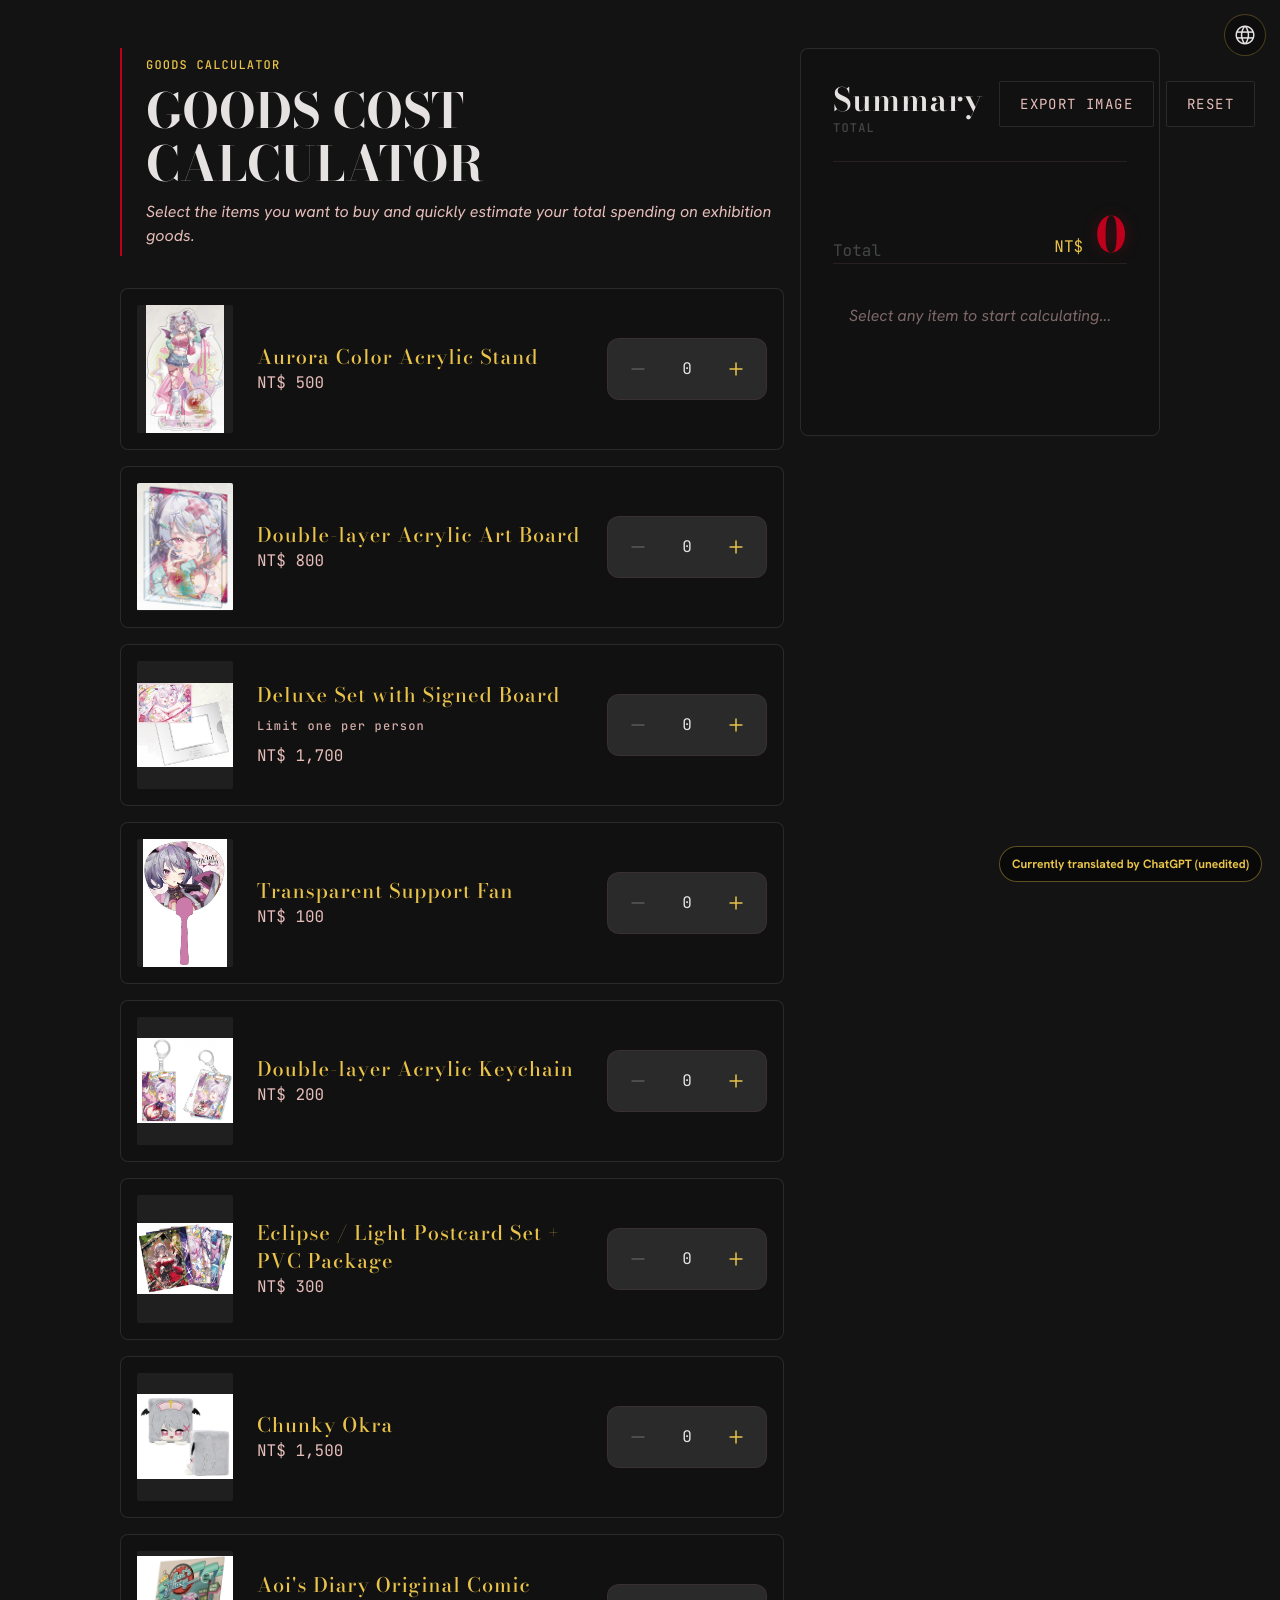
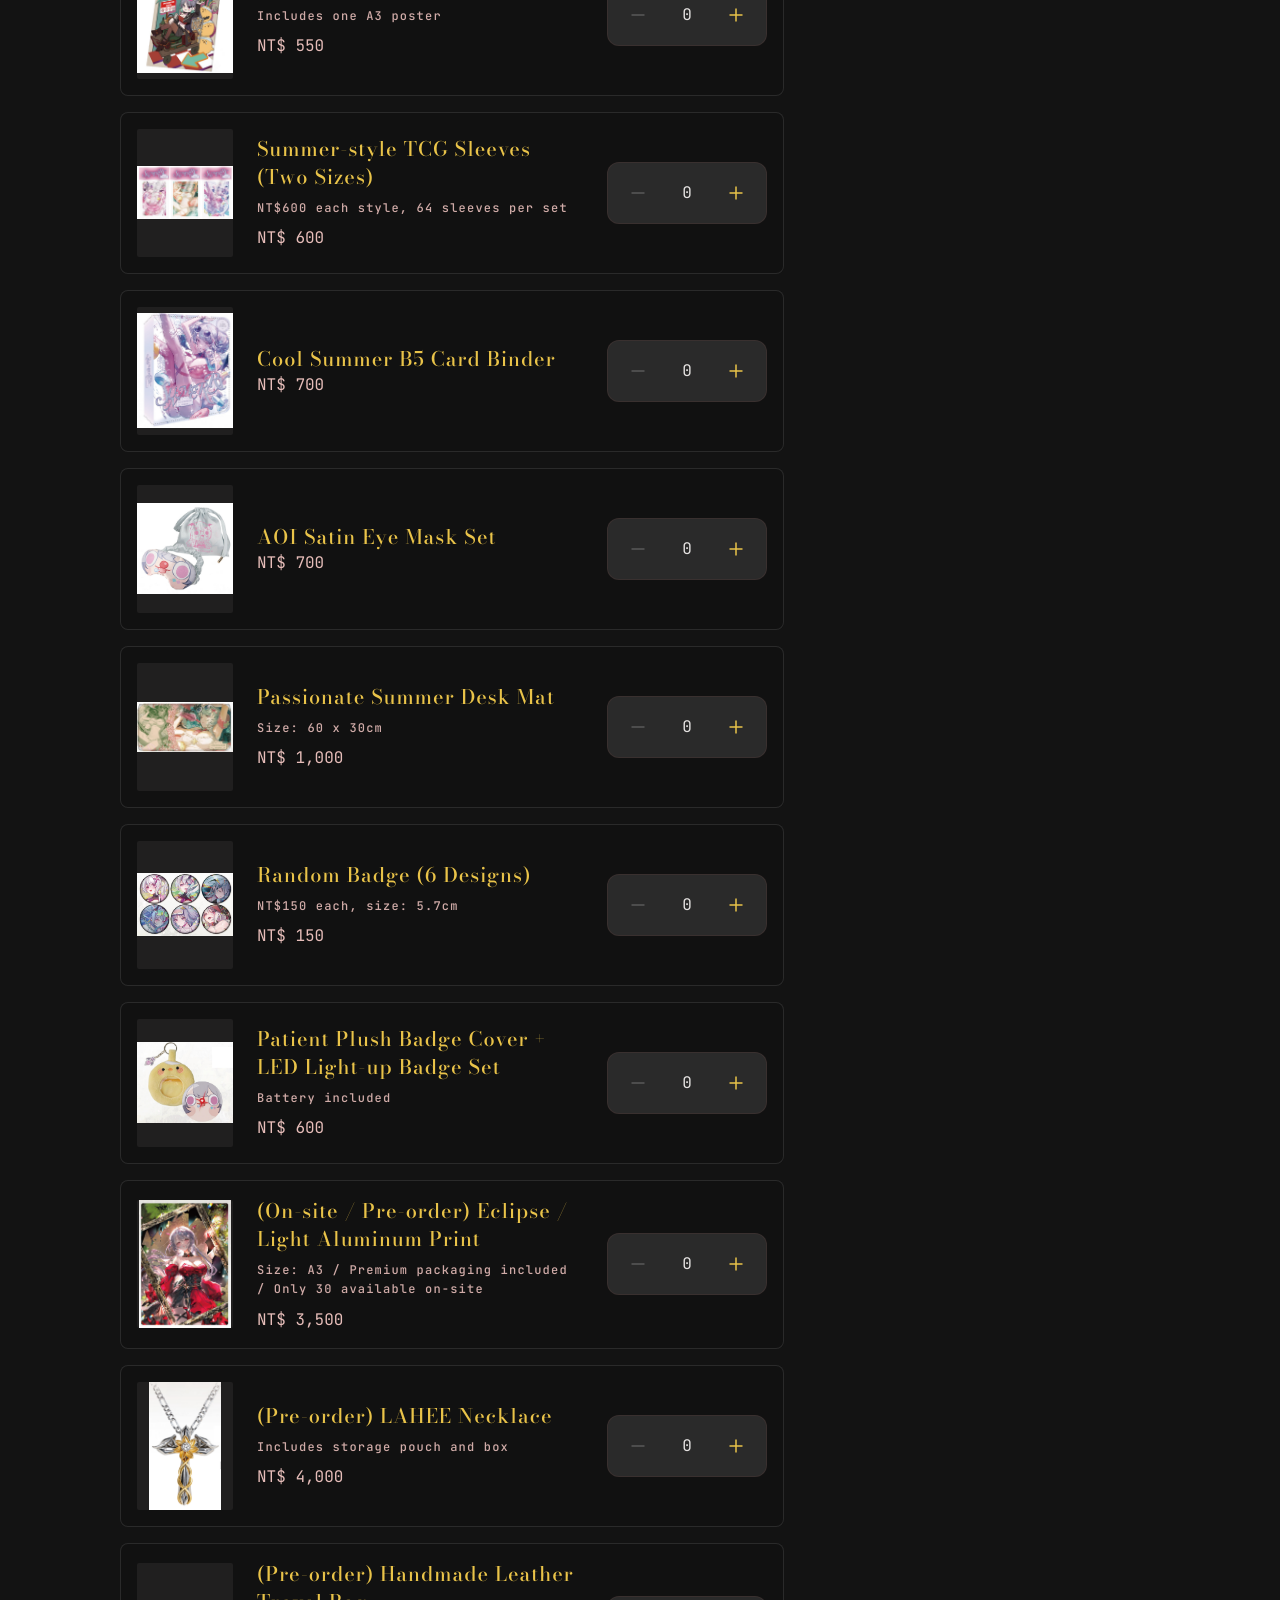
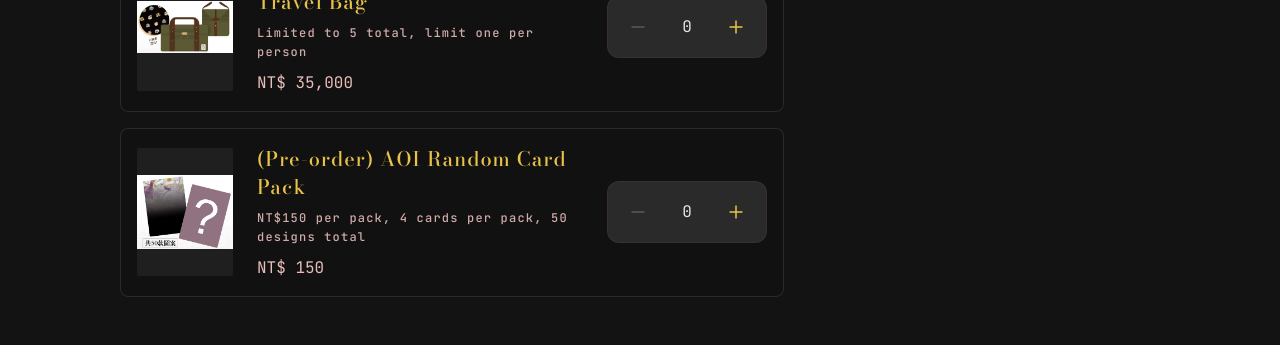
==== goods-calculator.html @ db7c9db8 "fix: multi-lang system display" ====
<!doctype html>
<html class="dark" lang="zh-Hant">
  <head>
    <meta charset="utf-8" />
    <meta content="width=device-width, initial-scale=1.0" name="viewport" />
    <link
      href="https://fonts.googleapis.com/css2?family=Bodoni+Moda:ital,wght@0,400..900;1,400..900&amp;family=Hanken+Grotesk:wght@100..900&amp;family=JetBrains+Mono:wght@100..800&amp;family=Noto+Sans+TC:wght@400;500;600;700;800&amp;family=Noto+Serif+TC:wght@500;600;700;800&amp;family=Material+Symbols+Outlined:wght,FILL@100..700,0..1&amp;display=swap"
      rel="stylesheet"
    />
    <link rel="stylesheet" href="css/tailwind.css?v=20260529-15" />
    <link rel="stylesheet" href="css/theme.css?v=20260529-15" />
    <link rel="stylesheet" href="css/site.css?v=20260530-07" />
  </head>
  <body
    class="bg-background text-on-background font-body-md overflow-x-hidden min-h-screen"
  >
    <main
      class="max-w-container-max mx-auto px-margin-mobile md:px-margin-desktop py-8 md:py-12 pb-80 lg:pb-12 grid grid-cols-1 lg:grid-cols-[minmax(0,1fr)_360px] gap-6 md:gap-gutter"
    >
      <section class="space-y-6 md:space-y-8">
        <div class="border-l-2 border-primary-container pl-5 md:pl-6 py-2">
          <p
            class="text-label-sm font-label-sm text-secondary tracking-[0.28em] uppercase mb-3"
          >
            GOODS CALCULATOR
          </p>
          <h1
            class="font-display-lg text-headline-lg-mobile md:text-display-lg uppercase"
          >
            周邊商品金額試算
          </h1>
          <p
            class="text-on-surface-variant font-body-md md:font-body-lg italic mt-2"
          >
            選擇想購入的品項，快速估算展場周邊總金額。
          </p>
        </div>

        <div class="space-y-4" id="goods-list"></div>
      </section>

      <aside class="hidden lg:block">
        <div
          class="glass-panel p-8 sticky top-8 rounded-xl border-outline-variant/50"
        >
          <div
            class="border-b border-outline-variant/30 pb-6 mb-6 flex items-start justify-between gap-4"
          >
            <div>
              <h2
                class="font-display-lg text-headline-lg text-on-surface tracking-wide"
              >
                總覽
              </h2>
              <p
                class="text-label-sm font-label-sm text-on-tertiary-fixed-variant uppercase"
              >
                估算
              </p>
            </div>
            <div class="flex items-center gap-3 shrink-0">
              <button
                class="calculator-export py-3 px-5 glass-panel text-on-surface-variant hover:text-secondary hover:border-secondary transition-all font-label-sm uppercase tracking-widest text-sm rounded"
                type="button"
              >
                輸出圖片
              </button>
              <button
                class="calculator-reset py-3 px-5 glass-panel text-on-surface-variant hover:text-secondary hover:border-secondary transition-all font-label-sm uppercase tracking-widest text-sm rounded"
                type="button"
              >
                重置
              </button>
            </div>
          </div>
          <div class="pt-6">
            <div class="flex justify-between items-end">
              <span class="font-label-sm text-on-tertiary-fixed-variant"
                >總金額</span
              >
              <div class="text-right">
                <span class="text-secondary font-label-sm mr-2">NT$</span>
                <span
                  class="text-primary-container font-display-lg text-display-lg total-amount"
                  >0</span
                >
              </div>
            </div>
          </div>
          <div
            class="pt-6 space-y-4 mb-10 min-h-[100px] border-t border-outline-variant/30"
            id="breakdown"
          >
            <p
              class="text-on-surface-variant font-body-md text-center py-4 opacity-50 italic"
            >
              選擇任一商品開始計算...
            </p>
          </div>
        </div>
      </aside>
    </main>

    <section
      class="lg:hidden fixed bottom-0 left-0 w-full z-50 glass-panel border-t border-outline-variant/20 px-margin-mobile py-4 flex flex-col gap-4"
    >
      <div class="flex justify-between items-baseline">
        <span
          class="font-label-sm text-label-sm text-on-surface-variant uppercase tracking-widest"
          >總金額</span
        >
        <div class="flex items-baseline gap-2">
          <span class="font-body-md text-body-md text-secondary">NT$</span>
          <span
            class="font-display-lg text-headline-lg text-secondary tabular-nums total-amount"
            >0</span
          >
        </div>
      </div>
      <div class="grid grid-cols-2 gap-3 h-14">
        <button
          class="calculator-reset font-label-sm text-label-sm uppercase tracking-widest border border-outline-variant text-on-surface-variant rounded-full active:bg-surface-variant transition-colors"
          type="button"
        >
          重置
        </button>
        <button
          class="calculator-export font-label-sm text-label-sm uppercase tracking-widest border border-secondary text-secondary rounded-full active:bg-surface-variant transition-colors"
          type="button"
        >
          導出圖片
        </button>
      </div>
    </section>

    <script src="js/i18n.js?v=20260530-09"></script>
    <script src="js/goods-calculator.js?v=20260530-02"></script>
  </body>
</html>
---- css/theme.css ----
:root {
    --color-on-tertiary-fixed-variant: #454747;
    --color-secondary: #e9c349;
    --color-surface-variant: #353534;
    --color-surface-container-low: #1c1b1b;
    --color-primary: #ffb3ad;
    --color-outline: #ac8885;
    --color-on-primary: #68000a;
    --color-surface-tint: #ffb3ad;
    --color-on-background: #e5e2e1;
    --color-primary-container: #be001c;
    --color-surface-container-high: #2a2a2a;
    --color-outline-variant: #5c3f3d;
    --color-on-secondary-container: #342800;
    --color-inverse-on-surface: #313030;
    --color-on-secondary-fixed: #241a00;
    --color-on-surface-variant: #e6bdb9;
    --color-surface-container-highest: #353534;
    --color-primary-fixed: #ffdad7;
    --color-surface-container: #201f1f;
    --color-inverse-primary: #bf021d;
    --color-primary-fixed-dim: #ffb3ad;
    --color-tertiary-fixed-dim: #c6c6c7;
    --color-secondary-fixed-dim: #e9c349;
    --color-error-container: #93000a;
    --color-on-surface: #e5e2e1;
    --color-on-tertiary: #2f3131;
    --color-background: #131313;
    --color-error: #ffb4ab;
    --color-secondary-container: #af8d11;
    --color-on-error-container: #ffdad6;
    --color-tertiary-container: #5c5e5e;
    --color-tertiary-fixed: #e2e2e2;
    --color-tertiary: #c6c6c7;
    --color-on-secondary-fixed-variant: #574500;
    --color-on-tertiary-container: #d7d7d8;
    --color-on-primary-fixed-variant: #930013;
    --color-surface-dim: #131313;
    --color-surface-bright: #3a3939;
    --color-surface-container-lowest: #0e0e0e;
    --color-on-tertiary-fixed: #1a1c1c;
    --color-surface: #131313;
    --color-inverse-surface: #e5e2e1;
    --color-secondary-fixed: #ffe088;
    --color-on-primary-fixed: #410004;
    --color-on-error: #690005;
    --color-on-primary-container: #ffcbc6;
    --color-on-secondary: #3c2f00;
}

.bg-background { background-color: var(--color-background); }
.bg-surface { background-color: var(--color-surface); }
.bg-surface\/80 { background-color: rgb(19 19 19 / 0.8); }
.bg-surface-container { background-color: var(--color-surface-container); }
.bg-surface-container-low { background-color: var(--color-surface-container-low); }
.bg-surface-container-lowest { background-color: var(--color-surface-container-lowest); }
.bg-surface-container-high { background-color: var(--color-surface-container-high); }
.bg-surface-container-highest { background-color: var(--color-surface-container-highest); }
.bg-surface-container-highest\/90 { background-color: rgb(53 53 52 / 0.9); }
.bg-surface-variant { background-color: var(--color-surface-variant); }
.bg-primary { background-color: var(--color-primary); }
.bg-primary-container { background-color: var(--color-primary-container); }
.bg-primary-container\/10 { background-color: rgb(190 0 28 / 0.1); }
.bg-primary-container\/90 { background-color: rgb(190 0 28 / 0.9); }
.bg-secondary { background-color: var(--color-secondary); }
.bg-secondary\/50 { background-color: rgb(233 195 73 / 0.5); }

.from-background { --tw-gradient-from: var(--color-background) var(--tw-gradient-from-position); --tw-gradient-to: rgb(19 19 19 / 0) var(--tw-gradient-to-position); --tw-gradient-stops: var(--tw-gradient-from), var(--tw-gradient-to); }
/*.from-background\/85 { --tw-gradient-from: rgb(19 19 19 / 0.85) var(--tw-gradient-from-position); --tw-gradient-to: rgb(19 19 19 / 0) var(--tw-gradient-to-position); --tw-gradient-stops: var(--tw-gradient-from), var(--tw-gradient-to); }*/
.via-background\/20 { --tw-gradient-to: rgb(19 19 19 / 0) var(--tw-gradient-to-position); --tw-gradient-stops: var(--tw-gradient-from), rgb(19 19 19 / 0.2) var(--tw-gradient-via-position), var(--tw-gradient-to); }
.to-background { --tw-gradient-to: var(--color-background) var(--tw-gradient-to-position); }

.text-background { color: var(--color-background); }
.text-on-background { color: var(--color-on-background); }
.text-surface { color: var(--color-surface); }
.text-on-surface { color: var(--color-on-surface); }
.text-on-surface-variant { color: var(--color-on-surface-variant); }
.text-on-tertiary-fixed-variant { color: var(--color-on-tertiary-fixed-variant); }
.text-primary { color: var(--color-primary); }
.text-primary-container { color: var(--color-primary-container); }
.text-secondary { color: var(--color-secondary); }
.text-outline { color: var(--color-outline); }
.text-on-primary { color: var(--color-on-primary); }
.text-on-primary-container { color: var(--color-on-primary-container); }
.text-on-secondary { color: var(--color-on-secondary); }
.text-on-secondary-container { color: var(--color-on-secondary-container); }

.border-secondary { border-color: var(--color-secondary); }
.border-secondary\/20 { border-color: rgb(233 195 73 / 0.2); }
.border-secondary\/30 { border-color: rgb(233 195 73 / 0.3); }
.border-secondary\/50 { border-color: rgb(233 195 73 / 0.5); }
.border-primary-container { border-color: var(--color-primary-container); }
.border-primary-container\/20 { border-color: rgb(190 0 28 / 0.2); }
.border-outline-variant { border-color: var(--color-outline-variant); }
.border-outline-variant\/10 { border-color: rgb(92 63 61 / 0.1); }
.border-outline-variant\/20 { border-color: rgb(92 63 61 / 0.2); }
.border-outline-variant\/30 { border-color: rgb(92 63 61 / 0.3); }
.border-outline-variant\/50 { border-color: rgb(92 63 61 / 0.5); }

.hover\:text-secondary:hover { color: var(--color-secondary); }
.hover\:text-primary:hover { color: var(--color-primary); }
.hover\:border-secondary:hover { border-color: var(--color-secondary); }
.hover\:bg-white:hover { background-color: #fff; }
.group:hover .group-hover\:text-secondary { color: var(--color-secondary); }

.font-display-lg,
.font-headline-lg,
.font-headline-lg-mobile,
.font-title-md { font-family: "Bodoni Moda", "Noto Serif TC", serif; }
.font-body-lg,
.font-body-md { font-family: "Hanken Grotesk", "Noto Sans TC", sans-serif; }
.font-label-sm { font-family: "JetBrains Mono", "Noto Sans TC", monospace; }

.text-display-lg { font-size: 48px; line-height: 1.1; letter-spacing: 0; font-weight: 700; }
.text-headline-lg { font-size: 32px; line-height: 1.2; font-weight: 600; }
.text-headline-lg-mobile { font-size: 28px; line-height: 1.2; font-weight: 600; }
.text-title-md { font-size: 20px; line-height: 1.4; letter-spacing: 0.05em; font-weight: 500; }
.text-body-lg { font-size: 18px; line-height: 1.6; font-weight: 400; }
.text-body-md { font-size: 16px; line-height: 1.6; font-weight: 400; padding-top: 1.5rem;}
.text-label-sm { font-size: 12px; letter-spacing: 0.1em; font-weight: 500; }

.px-margin-desktop { padding-left: 20px; padding-right: 20px; }
.px-margin-mobile { padding-left: 20px; padding-right: 20px; }
.max-w-container-max { max-width: 1200px; }
.gap-gutter { gap: 16px; }

.rounded { border-radius: 0.125rem; }
.rounded-lg { border-radius: 0.25rem; }
.rounded-xl { border-radius: 0.5rem; }
.rounded-full { border-radius: 0.75rem; }

.shadow-primary-container\/20 { --tw-shadow-color: rgb(190 0 28 / 0.2); --tw-shadow: var(--tw-shadow-colored); }

@media (min-width: 768px) {
    .md\:px-margin-desktop { padding-left: 80px; padding-right: 80px; }
    .md\:px-margin-mobile { padding-left: 20px; padding-right: 20px; }
    .px-margin-desktop { padding-left: 80px; padding-right: 80px; }
    .md\:text-display-lg { font-size: 48px; line-height: 1.1; letter-spacing: 0; font-weight: 700; }
    .md\:text-headline-lg { font-size: 32px; line-height: 1.2; font-weight: 600; }
    .md\:font-body-lg { font-family: "Hanken Grotesk", "Noto Sans TC", sans-serif; }
    .md\:gap-gutter { gap: 16px; }
    .md\:rounded-lg { border-radius: 0.25rem; }
}
---- css/site.css ----
body {
    background-color: #050505;
    color: #e5e2e1;
    font-family: "Hanken Grotesk", "Noto Sans TC", sans-serif;
    scroll-behavior: smooth;
    -webkit-font-smoothing: antialiased;
    text-rendering: geometricPrecision;
}

.glass-card,
.glass-panel {
    background: rgba(18, 18, 18, 0.8);
    backdrop-filter: blur(12px);
    border: 0.5px solid rgba(255, 255, 255, 0.1);
}

.metallic-border {
    border: 1px solid transparent;
    background-image: linear-gradient(#131313, #131313), linear-gradient(to bottom, #e9c349, #574500);
    background-origin: border-box;
    background-clip: padding-box, border-box;
}

img,
iframe {
    max-width: 100%;
}

.crimson-glow {
    box-shadow: 0 0 15px rgba(191, 2, 29, 0.3);
}

.crimson-glow-hover:hover {
    box-shadow: 0 0 25px rgba(191, 2, 29, 0.5);
}

.gothic-glow:hover {
    box-shadow: 0 0 20px rgba(191, 2, 29, 0.2);
}

.fade-in {
    animation: fadeIn 1.2s ease-out forwards;
}

@keyframes fadeIn {
    from { opacity: 0; transform: translateY(20px); }
    to { opacity: 1; transform: translateY(0); }
}

.hero-vignette {
    background: radial-gradient(circle, transparent 40%, rgba(5,5,5,0.8) 100%);
}

.hero-backdrop-image {
    filter: brightness(0.6);
}

.material-symbols-outlined {
    font-variation-settings: 'FILL' 0, 'wght' 300, 'GRAD' 0, 'opsz' 24;
}

.pv-modal.is-open,
.image-modal.is-open,
.transport-modal.is-open,
.transport-modal:target,
.calculator-modal.is-open {
    display: flex;
}

#mobile-menu {
    position: fixed;
    inset: 0;
    z-index: 100;
    display: none;
    flex-direction: column;
    align-items: center;
    justify-content: center;
    gap: 2.5rem;
    background-color: rgba(18, 18, 18, 0.95);
    backdrop-filter: blur(24px);
    opacity: 0;
    transition: opacity 0.3s ease;
}

#mobile-menu.is-open {
    display: flex;
}

#mobile-menu.is-visible {
    opacity: 1;
}

.transport-trigger,
.calculator-trigger {
    cursor: pointer;
    border-radius: 0.5rem;
    transition: color 0.2s ease, transform 0.2s ease;
}

.transport-trigger:hover,
.calculator-trigger:hover {
    color: #e9c349;
    transform: translateY(-1px);
}

.info-copy {
    text-align: justify;
    text-justify: inter-ideograph;
}

.stepper-btn {
    transition: all 0.2s ease;
}

.stepper-btn:active:not(:disabled) {
    transform: scale(0.9);
}

.total-amount {
    text-shadow: 0 0 15px rgba(190, 0, 28, 0.3);
}

.bgm-toggle {
    display: inline-flex;
    align-items: center;
    gap: 0.35rem;
    line-height: 1;
}

.bgm-toggle.is-playing {
    color: var(--color-secondary);
    text-shadow: 0 0 12px rgba(233, 195, 73, 0.36);
}

.mobile-bgm-toggle {
    font-family: "JetBrains Mono", "Noto Sans TC", monospace;
    font-size: 18px;
    letter-spacing: 0.12em;
}

.mobile-bgm-toggle .bgm-toggle-icon {
    font-size: 40px;
}

.bgm-toggle-state {
    font-family: "JetBrains Mono", "Noto Sans TC", monospace;
    font-size: 11px;
    font-weight: 700;
    letter-spacing: 0.16em;
}

.calculator-frame {
    display: block;
    width: 100%;
    height: min(82vh, 860px);
    border: 0;
    background: #131313;
}

.calculator-modal > div {
    max-height: calc(100vh - 80px);
}

.faq-modal.is-open {
    display: flex;
}

.faq-modal-panel {
    max-width: min(1120px, 100%);
    max-height: calc(100vh - 88px);
    display: flex;
    flex-direction: column;
    overflow: hidden;
    background: rgba(19, 19, 19, 0.96);
}

.faq-modal-header {
    display: flex;
    justify-content: space-between;
    gap: 24px;
    padding: 28px;
    border-bottom: 1px solid rgba(92, 63, 61, 0.35);
}

.faq-modal-count {
    align-self: flex-start;
    color: var(--color-secondary);
    white-space: nowrap;
}

.faq-modal-tools {
    display: grid;
    gap: 16px;
    padding: 20px 28px;
    border-bottom: 1px solid rgba(92, 63, 61, 0.28);
}

.faq-search-label {
    display: flex;
    align-items: center;
    gap: 12px;
    min-height: 48px;
    padding: 0 16px;
    border: 1px solid rgba(233, 195, 73, 0.28);
    border-radius: 0.5rem;
    color: var(--color-secondary);
    background: rgba(0, 0, 0, 0.22);
}

.faq-search-input {
    width: 100%;
    border: 0;
    outline: 0;
    background: transparent;
    color: var(--color-on-surface);
    font: inherit;
}

.faq-search-input::placeholder {
    color: rgba(230, 189, 185, 0.62);
}

.faq-category-tabs {
    display: flex;
    flex-wrap: wrap;
    gap: 10px;
}

.faq-category-tab {
    border: 1px solid rgba(233, 195, 73, 0.25);
    border-radius: 999px;
    padding: 9px 14px;
    color: var(--color-on-surface-variant);
    font-family: "JetBrains Mono", "Noto Sans TC", monospace;
    font-size: 12px;
    letter-spacing: 0.08em;
    background: rgba(0, 0, 0, 0.18);
    transition: color 0.2s ease, border-color 0.2s ease, background-color 0.2s ease;
}

.faq-category-tab:hover,
.faq-category-tab[aria-pressed="true"] {
    color: var(--color-secondary);
    border-color: var(--color-secondary);
    background: rgba(233, 195, 73, 0.08);
}

.faq-results {
    display: grid;
    gap: 12px;
    padding: 24px 28px 32px;
    overflow-y: auto;
    align-content: start;
}

.faq-item {
    border: 1px solid rgba(92, 63, 61, 0.42);
    border-radius: 0.5rem;
    overflow: visible;
}

.faq-question {
    width: 100%;
    display: grid;
    grid-template-columns: minmax(0, 1fr) auto;
    align-items: center;
    gap: 20px;
    padding: 20px;
    text-align: left;
    color: var(--color-on-surface);
    min-height: 0;
}

.faq-question:hover {
    color: var(--color-secondary);
}

.faq-question-text {
    display: grid;
    gap: 9px;
    min-width: 0;
}

.faq-question-title {
    display: block;
    font-family: "Hanken Grotesk", "Noto Sans TC", sans-serif;
    font-size: 20px;
    line-height: 1.55;
    font-weight: 700;
    letter-spacing: 0.02em;
    overflow: visible;
}

.faq-item-category {
    color: var(--color-secondary);
    line-height: 1.4;
}

.faq-question-icon {
    color: var(--color-outline);
    transition: transform 0.2s ease;
}

.faq-question-icon.is-open {
    transform: rotate(180deg);
}

.faq-answer {
    padding: 0 20px 20px;
    color: var(--color-on-surface-variant);
    font-family: "Hanken Grotesk", "Noto Sans TC", sans-serif;
    font-size: 16px;
    line-height: 1.75;
    white-space: pre-line;
    overflow: visible;
}

.faq-answer a {
    color: var(--color-secondary);
    text-decoration: underline;
    text-underline-offset: 0.2em;
    transition: color 0.2s ease;
}

.faq-answer a:hover {
    color: var(--color-primary);
}

.faq-linepay-qr {
    display: block;
    width: min(220px, 70vw);
    height: auto;
    margin: 18px 0 4px;
    border: 1px solid rgba(233, 195, 73, 0.28);
    border-radius: 0.5rem;
    background: #fff;
}

.faq-empty {
    text-align: center;
    padding: 40px 0;
}


.image-modal-panel {
    position: relative;
    display: flex;
    flex-direction: column;
    max-height: calc(100vh - 88px);
    overflow: hidden;
}

.image-modal-media {
    position: relative;
    height: min(68vh, 760px);
    overflow: auto;
    overscroll-behavior: contain;
    touch-action: pan-x pan-y;
    cursor: grab;
}

.image-modal-media.is-dragging {
    cursor: grabbing;
}

.image-modal-image-stage {
    display: flex;
    align-items: center;
    justify-content: center;
    width: max-content;
    height: max-content;
    min-width: 100%;
    min-height: 100%;
}

.image-modal-zoom-controls {
    position: absolute;
    top: 12px;
    left: 12px;
    z-index: 5;
    display: flex;
    gap: 8px;
}

.image-modal-zoom-button {
    display: inline-flex;
    align-items: center;
    justify-content: center;
    width: 40px;
    height: 40px;
    border: 1px solid rgba(233, 195, 73, 0.36);
    border-radius: 0.5rem;
    color: var(--color-secondary);
    background: rgba(0, 0, 0, 0.72);
    backdrop-filter: blur(10px);
    transition: color 0.2s ease, border-color 0.2s ease, background-color 0.2s ease, opacity 0.2s ease;
}

.image-modal-zoom-button:hover:not(:disabled) {
    color: var(--color-primary);
    border-color: var(--color-primary);
    background: rgba(20, 12, 12, 0.86);
}

.image-modal-zoom-button:disabled {
    cursor: not-allowed;
    opacity: 0.42;
}

.image-modal-image {
    display: block;
    width: auto;
    height: auto;
    max-width: none;
    max-height: none;
    user-select: none;
    -webkit-user-drag: none;
}

#image-modal-text {
    max-width: 860px;
    line-height: 1.75;
    white-space: nowrap;
}

.event-date-line,
.event-hours-line {
    display: block;
}

.event-date-line {
    white-space: nowrap;
}

.footer-credit {
    line-height: 1.7;
}

.footer-disclaimer {
    width: 70%;
    max-width: var(--container-max);
    margin: 0 auto 44px;
    display: flex;
    align-items: center;
    justify-content: center;
    gap: 1rem;
    text-align: center;
}

.goods-card {
    border-radius: 0.5rem;
}

.event-hashtag-block {
    display: grid;
    gap: 10px;
    margin: -10px 0 28px;
}

.event-hashtag-label {
    color: var(--color-secondary);
    font-family: "JetBrains Mono", "Noto Sans TC", monospace;
    font-size: 12px;
    font-weight: 700;
    letter-spacing: 0.18em;
}

.event-hashtag-block-hero {
    justify-items: center;
    margin: 24px 0 0;
}

.event-hashtag-block-hero .event-hashtags {
    justify-content: center;
}

.event-hashtags {
    display: flex;
    flex-wrap: wrap;
    gap: 10px;
}

.event-hashtag-link {
    display: inline-flex;
    align-items: center;
    gap: 0.4rem;
    min-height: 36px;
    padding: 0 12px;
    border: 1px solid rgba(233, 195, 73, 0.3);
    border-radius: 0.375rem;
    color: var(--color-secondary);
    background: rgba(233, 195, 73, 0.08);
    font-family: "JetBrains Mono", "Noto Sans TC", monospace;
    font-size: 12px;
    font-weight: 700;
    letter-spacing: 0.08em;
    transition: color 0.2s ease, border-color 0.2s ease, background-color 0.2s ease, transform 0.2s ease;
}

.event-hashtag-link:hover {
    color: var(--color-primary);
    border-color: var(--color-primary);
    background: rgba(233, 195, 73, 0.08);
    transform: translateY(-1px);
}

.event-hashtag-link .material-symbols-outlined {
    font-size: 16px;
}

.social-icon {
    width: 16px;
    height: 16px;
    flex: 0 0 auto;
    fill: currentColor;
}

.source-link {
    display: inline-flex;
    align-items: center;
    gap: 0.45rem;
    max-width: 100%;
    color: #e6bdb9;
    text-decoration: none;
    font-style: italic;
    font-weight: 600;
    letter-spacing: 0.01em;
    padding: 0.35rem 0.55rem;
    margin-left: -0.55rem;
    border: 1px solid transparent;
    border-radius: 0.25rem;
    opacity: 0.88;
    transition: color 0.2s ease, border-color 0.2s ease, background-color 0.2s ease, opacity 0.2s ease, transform 0.2s ease;
}

.source-link:hover {
    color: #e9c349;
    background-color: rgba(233, 195, 73, 0.06);
    border-color: rgba(233, 195, 73, 0.22);
    opacity: 1;
    transform: translateX(2px);
}

.source-link svg {
    width: 1em;
    height: 1em;
    flex: 0 0 auto;
    fill: currentColor;
    transition: transform 0.2s ease;
}

.source-link:hover svg {
    transform: rotate(-8deg) scale(1.06);
}

.source-link-arrow {
    color: #e9c349;
    transition: transform 0.2s ease;
}

.source-link:hover .source-link-arrow {
    transform: translateX(3px);
}

.profile-spark {
    width: 12px;
    height: 12px;
}

.profile-spark-blue {
    fill: #8bd1f9;
}

.profile-spark-pink {
    fill: #ff91b4;
}

@media (min-width: 768px) {
    .info-layout {
        align-items: stretch;
    }

    .profile-panel-wrap,
    .profile-card-shell {
        height: 100%;
    }
}

.profile-card-layout {
    --profile-label-offset: 42px;
    grid-template-columns: minmax(118px, 42%) minmax(0, 1fr);
    column-gap: 16px;
    padding: 24px 24px 0;
}

.profile-visual-column {
    display: contents;
}

.profile-label-row {
    grid-column: 1 / -1;
    min-height: 32px;
    transform: translateY(-4px);
}

.profile-portrait {
    grid-column: 1;
    width: 100%;
}

.profile-content {
    grid-column: 2;
    align-self: stretch;
    display: flex;
    flex-direction: column;
    justify-content: space-between;
    padding: 0;
}

.profile-content h3 {
    margin-bottom: 0;
    white-space: nowrap;
    font-size: clamp(22px, 6vw, 32px);
    line-height: 1.08;
}

.profile-content dl {
    margin-bottom: 0;
    margin-top: auto;
}

.profile-stats-grid {
    grid-template-columns: max-content max-content;
    column-gap: 14px;
    row-gap: 7px;
    padding-bottom: 0.25rem !important;
}

.profile-bio,
.profile-links {
    grid-column: 1 / -1;
    margin-right: -24px;
    margin-left: -24px;
}

.profile-bio {
    padding-top: 1rem !important;
}

.profile-bio p {
    margin-bottom: 0.5rem;
}

.profile-links {
    padding-top: 0.25rem !important;
}

@media (min-width: 640px) {
    .profile-card-layout {
        grid-template-columns: 220px minmax(0, 1fr);
        column-gap: 0;
        padding: 0;
    }

    .profile-visual-column {
        display: grid;
        gap: 14px;
        padding: 20px 0 0 30px;
    }

    .profile-label-row,
    .profile-portrait,
    .profile-content {
        grid-column: auto;
    }

    .profile-portrait {
        width: 190px;
    }

    .profile-content {
        padding: calc(24px + var(--profile-label-offset)) 32px 0 50px;
    }

    .profile-content h3 {
        font-size: 32px;
        line-height: 1.2;
    }

    .profile-bio,
    .profile-links {
        margin-right: 0;
        margin-left: 0;
    }

    .profile-bio {
        padding-top: 1rem !important;
    }

    .profile-links {
        padding-top: 0.25rem !important;
    }

    .profile-stats-grid {
        column-gap: 26px;
        row-gap: 16px;
        padding-bottom: 0.75rem !important;
    }
}

::-webkit-scrollbar {
    width: 4px;
}

::-webkit-scrollbar-track {
    background: #131313;
}

::-webkit-scrollbar-thumb {
    background: #5c3f3d;
    border-radius: 10px;
}

@media (max-width: 520px) {
    .merch-card {
        align-items: flex-start;
    }

    .goods-card .qty-control {
        margin-top: 0;
        min-height: 52px;
    }

    .calculator-frame {
        height: calc(100vh - 112px);
    }
}

@media (max-width: 767px) {
    .faq-modal-panel {
        max-height: calc(100vh - 72px);
    }

    .faq-modal-header {
        display: grid;
        padding: 24px 20px;
    }

    .faq-modal-tools {
        padding: 18px 20px;
    }

    .faq-category-tabs {
        flex-wrap: nowrap;
        gap: 8px;
        margin-right: -20px;
        margin-left: -20px;
        padding: 0 20px 4px;
        overflow-x: auto;
        overscroll-behavior-x: contain;
        scrollbar-width: none;
    }

    .faq-category-tabs::-webkit-scrollbar {
        display: none;
    }

    .faq-category-tab {
        flex: 0 0 auto;
        white-space: nowrap;
    }

    .faq-results {
        padding: 20px;
    }


    .image-modal-panel {
        max-height: calc(100vh - 72px);
    }

    .image-modal-media {
        height: 58vh;
    }

    .image-modal-zoom-controls {
        top: 10px;
        left: 10px;
        gap: 6px;
    }

    .image-modal-zoom-button {
        width: 36px;
        height: 36px;
    }

    #image-modal-text {
        max-width: 100%;
        font-size: clamp(10px, 2.85vw, 16px);
        line-height: 1.8;
    }

    .event-time-value {
        font-size: clamp(15px, 4.65vw, 22px);
        line-height: 1.35;
    }

    .footer-disclaimer {
        width: 100%;
        margin-bottom: 36px;
        align-items: flex-start;
        text-align: left;
    }

    section {
        scroll-margin-top: 64px;
    }

    .text-display-lg {
        font-size: 38px;
    }

    .text-headline-lg {
        font-size: 28px;
    }
}


/* Hero details symmetrical row centering */
.hero-details-row {
    display: grid;
    grid-template-columns: 1fr;
    gap: 1.5rem;
    justify-items: center;
    width: 100%;
}

.hero-details-col {
    display: flex;
    flex-direction: column;
    align-items: center;
    text-align: center;
    width: 100%;
}

.hero-details-divider {
    display: none;
    width: 1px;
    height: 2rem;
    background-color: var(--color-secondary);
    opacity: 0.5;
    align-self: center;
}

@media (min-width: 768px) {
    .hero-details-row {
        grid-template-columns: 1fr auto 1fr;
        justify-items: stretch;
    }
    
    .hero-details-col.left-col {
        align-items: flex-end;
        text-align: right;
    }
    
    .hero-details-col.right-col {
        align-items: flex-start;
        text-align: left;
    }
    
    .hero-details-divider {
        display: block;
    }
    
    .header-left {
        flex: 1 1 0%;
        display: flex;
        justify-content: flex-start;
    }
    
    .header-nav {
        flex: 0 0 auto;
    }
    
    .header-right {
        flex: 1 1 0%;
        display: flex;
        justify-content: flex-end;
    }
}

/* Absolute centering helper */
.absolute-center {
    position: absolute !important;
    left: 50% !important;
    transform: translateX(-50%) !important;
}

.language-menu {
    position: relative;
    display: inline-flex;
    align-items: center;
}

.language-menu-trigger {
    display: inline-flex;
    align-items: center;
    justify-content: center;
    width: 42px;
    height: 42px;
    border: 1px solid rgba(233, 195, 73, 0.28);
    border-radius: 999px;
    color: var(--color-on-surface);
    background: rgba(12, 12, 12, 0.64);
    transition: color 160ms ease, border-color 160ms ease, background-color 160ms ease;
}

.language-menu-trigger:hover,
.language-menu.is-open .language-menu-trigger {
    color: var(--color-secondary);
    border-color: rgba(233, 195, 73, 0.68);
    background: rgba(233, 195, 73, 0.1);
}

.language-menu-list {
    position: absolute;
    top: calc(100% + 10px);
    right: 0;
    z-index: 80;
    min-width: 140px;
    padding: 6px;
    border: 1px solid rgba(233, 195, 73, 0.32);
    border-radius: 8px;
    background: rgba(10, 10, 10, 0.94);
    box-shadow: 0 18px 48px rgba(0, 0, 0, 0.42);
    backdrop-filter: blur(16px);
    opacity: 0;
    pointer-events: none;
    transform: translateY(-4px);
    transition: opacity 160ms ease, transform 160ms ease;
}

.language-menu.is-open .language-menu-list {
    opacity: 1;
    pointer-events: auto;
    transform: translateY(0);
}

.language-menu-item {
    display: flex;
    align-items: center;
    width: 100%;
    min-height: 38px;
    padding: 0 12px;
    border-radius: 6px;
    color: var(--color-on-surface-variant);
    font-size: 13px;
    font-weight: 700;
    letter-spacing: 0;
    text-align: left;
    transition: color 160ms ease, background-color 160ms ease;
}

.language-menu-item:hover,
.language-menu-item[aria-checked="true"] {
    color: var(--color-on-primary-container);
    background: var(--color-primary-container);
}

.translation-notice {
    position: fixed;
    right: 18px;
    bottom: 18px;
    z-index: 90;
    padding: 8px 12px;
    border: 1px solid rgba(233, 195, 73, 0.38);
    border-radius: 999px;
    background: rgba(8, 8, 8, 0.82);
    color: var(--color-secondary);
    font-size: 12px;
    font-weight: 700;
    letter-spacing: 0;
    backdrop-filter: blur(12px);
}

#mobile-menu .language-menu {
    margin-top: 12px;
}

.language-switcher-standalone {
    position: fixed;
    top: 14px;
    right: 14px;
    z-index: 60;
}

@media (max-width: 767px) {
    header .language-menu {
        display: none;
    }

    #mobile-menu .language-menu-list {
        left: 50%;
        right: auto;
        transform: translate(-50%, -4px);
    }

    #mobile-menu .language-menu.is-open .language-menu-list {
        transform: translate(-50%, 0);
    }

    .translation-notice {
        right: 12px;
        bottom: 92px;
    }
}
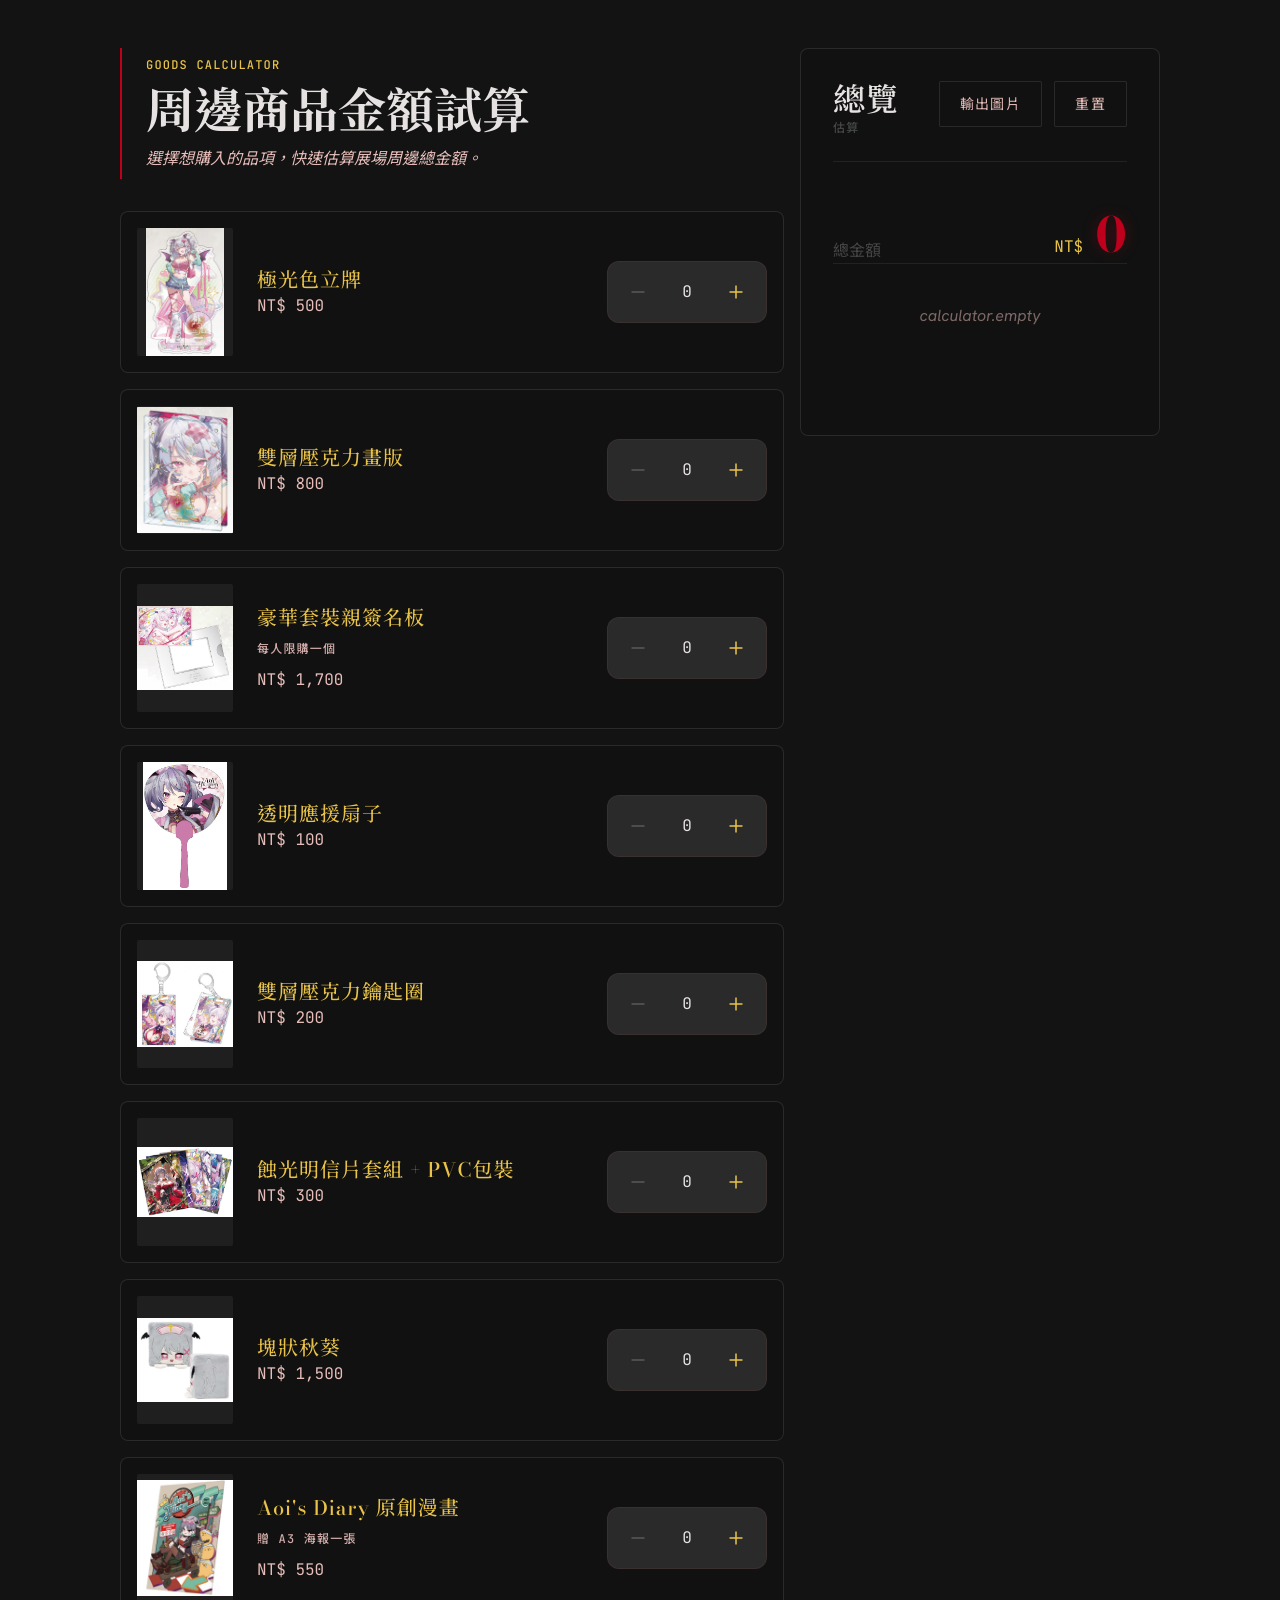
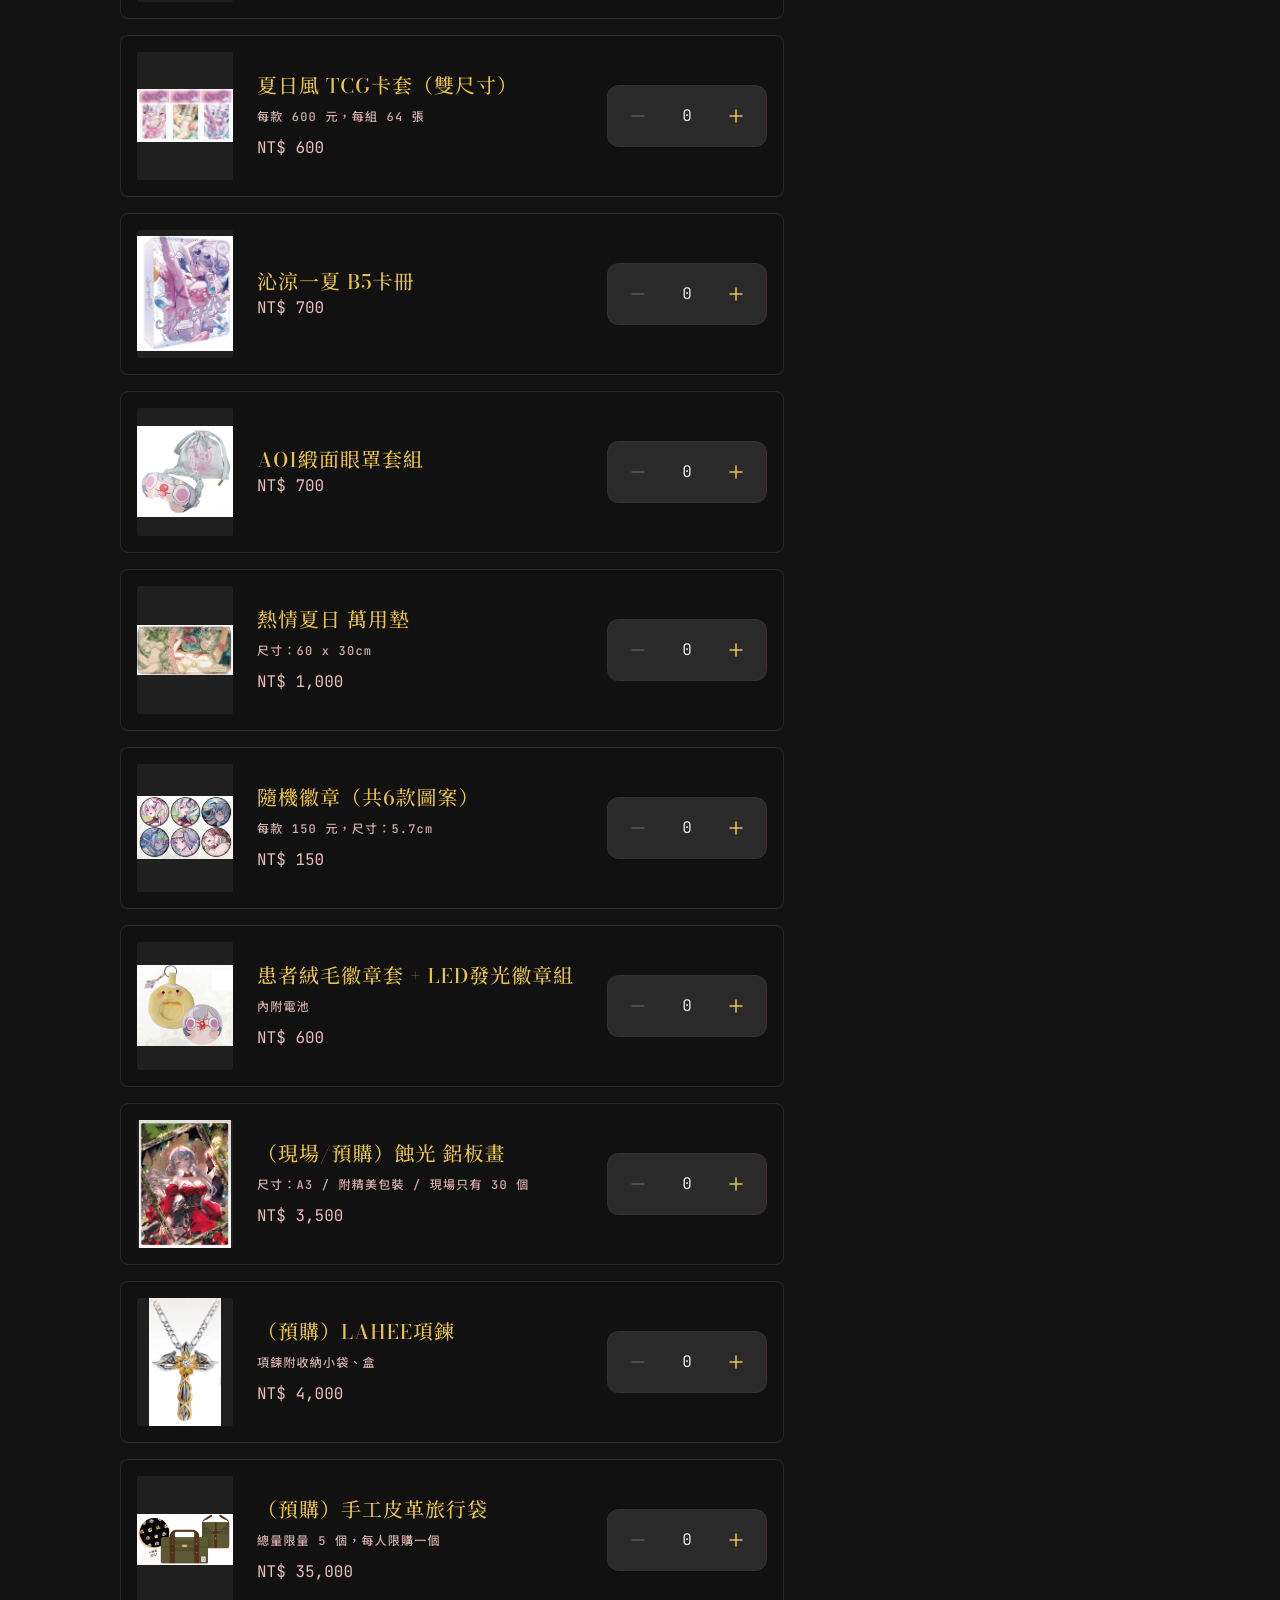
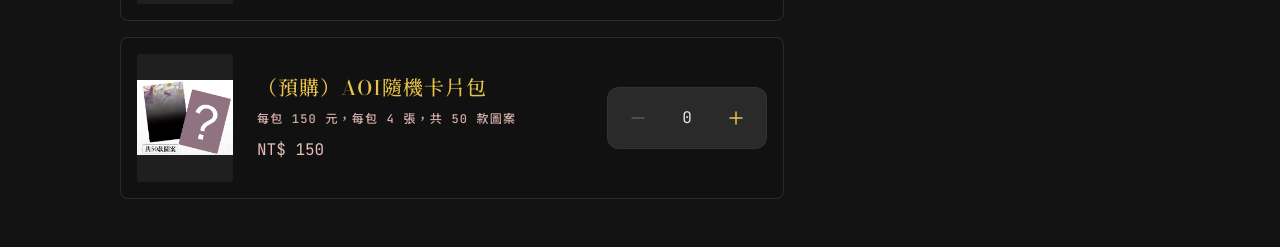
==== commit f0f4a26a: "ai" ====
--- a/goods-calculator.html
+++ b/goods-calculator.html
@@ -133,7 +133,7 @@
       </div>
     </section>
 
-    <script src="js/i18n.js?v=20260530-09"></script>
+    <script src="js/i18n.js?v=20260530-10"></script>
     <script src="js/goods-calculator.js?v=20260530-02"></script>
   </body>
 </html>
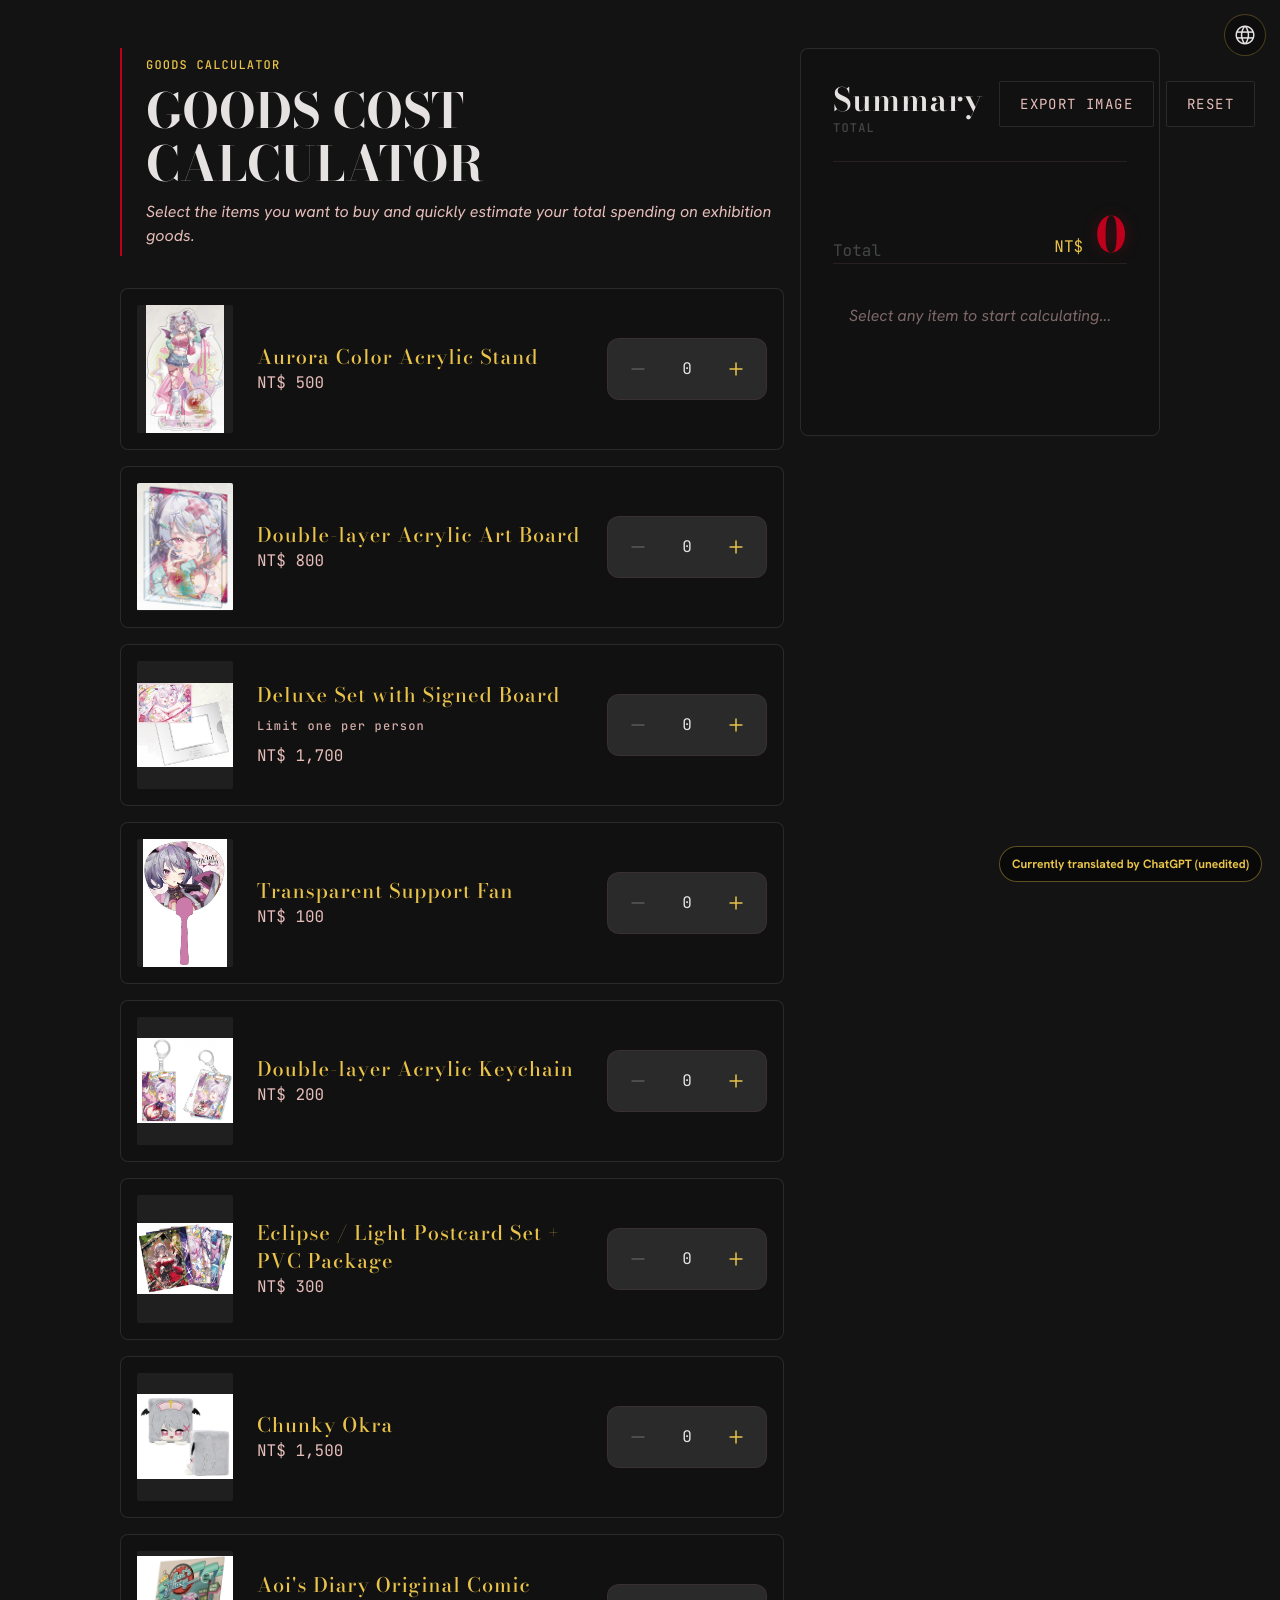
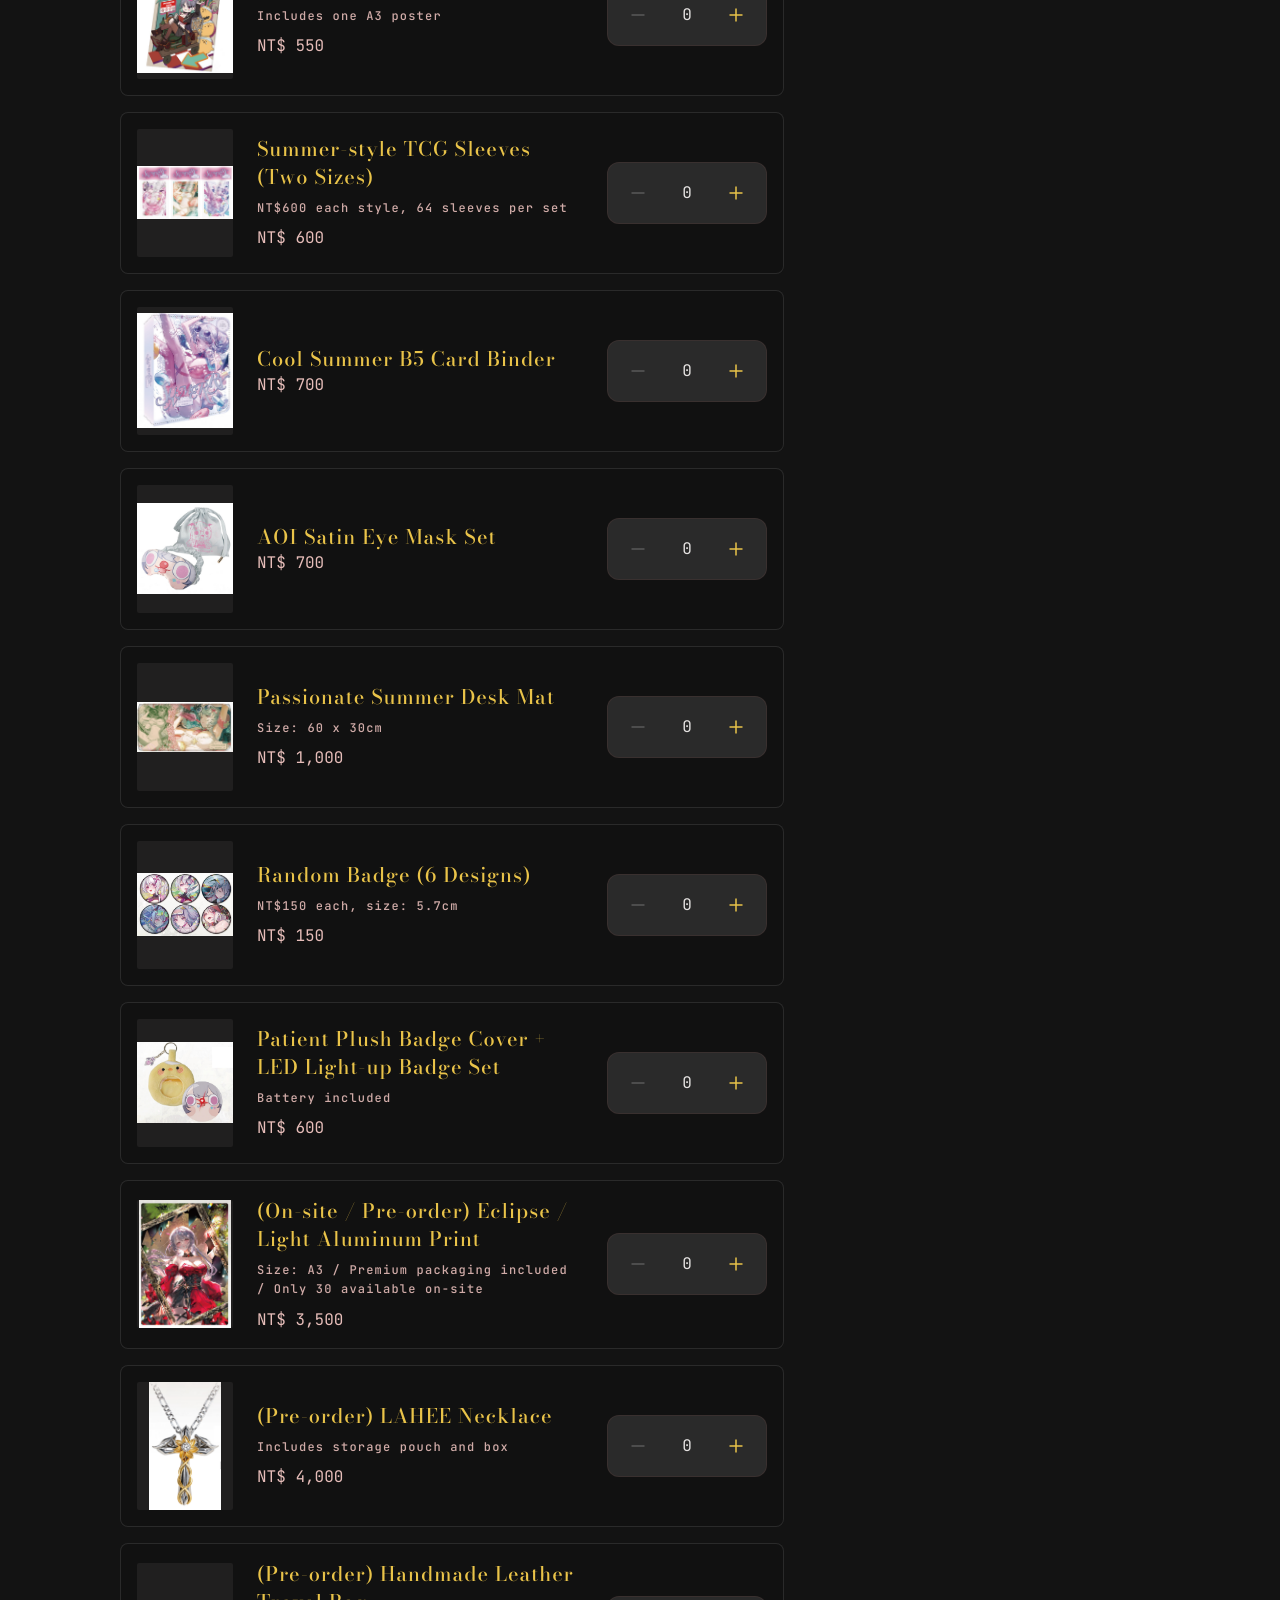
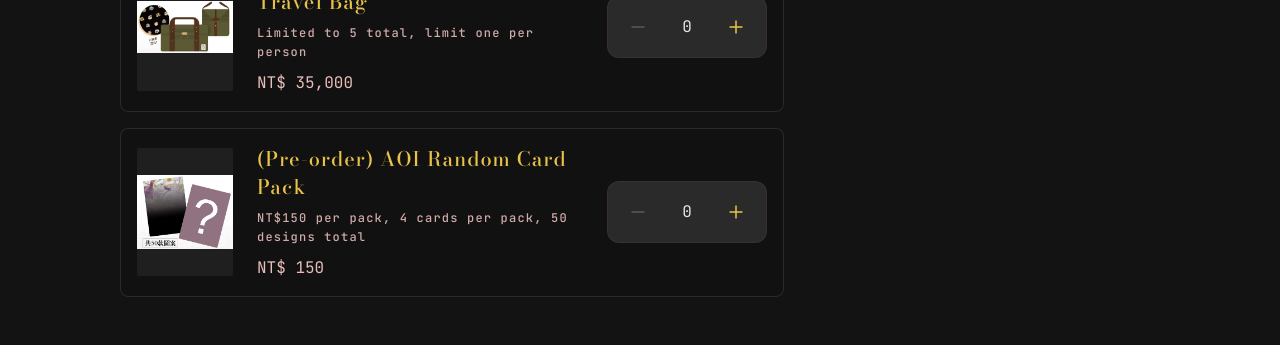
==== commit 0bc55f42: "fix: ai" ====
--- a/goods-calculator.html
+++ b/goods-calculator.html
@@ -9,7 +9,7 @@
     />
     <link rel="stylesheet" href="css/tailwind.css?v=20260529-15" />
     <link rel="stylesheet" href="css/theme.css?v=20260529-15" />
-    <link rel="stylesheet" href="css/site.css?v=20260530-07" />
+    <link rel="stylesheet" href="css/site.css?v=20260530-08" />
   </head>
   <body
     class="bg-background text-on-background font-body-md overflow-x-hidden min-h-screen"
@@ -133,7 +133,7 @@
       </div>
     </section>
 
-    <script src="js/i18n.js?v=20260530-10"></script>
+    <script src="js/i18n.js?v=20260530-12"></script>
     <script src="js/goods-calculator.js?v=20260530-02"></script>
   </body>
 </html>
--- a/css/site.css
+++ b/css/site.css
@@ -926,7 +926,7 @@
     position: absolute;
     top: calc(100% + 10px);
     right: 0;
-    z-index: 80;
+    z-index: 140;
     min-width: 140px;
     padding: 6px;
     border: 1px solid rgba(233, 195, 73, 0.32);
@@ -940,6 +940,10 @@
     transition: opacity 160ms ease, transform 160ms ease;
 }
 
+.language-menu-list[hidden] {
+    display: none;
+}
+
 .language-menu.is-open .language-menu-list {
     opacity: 1;
     pointer-events: auto;
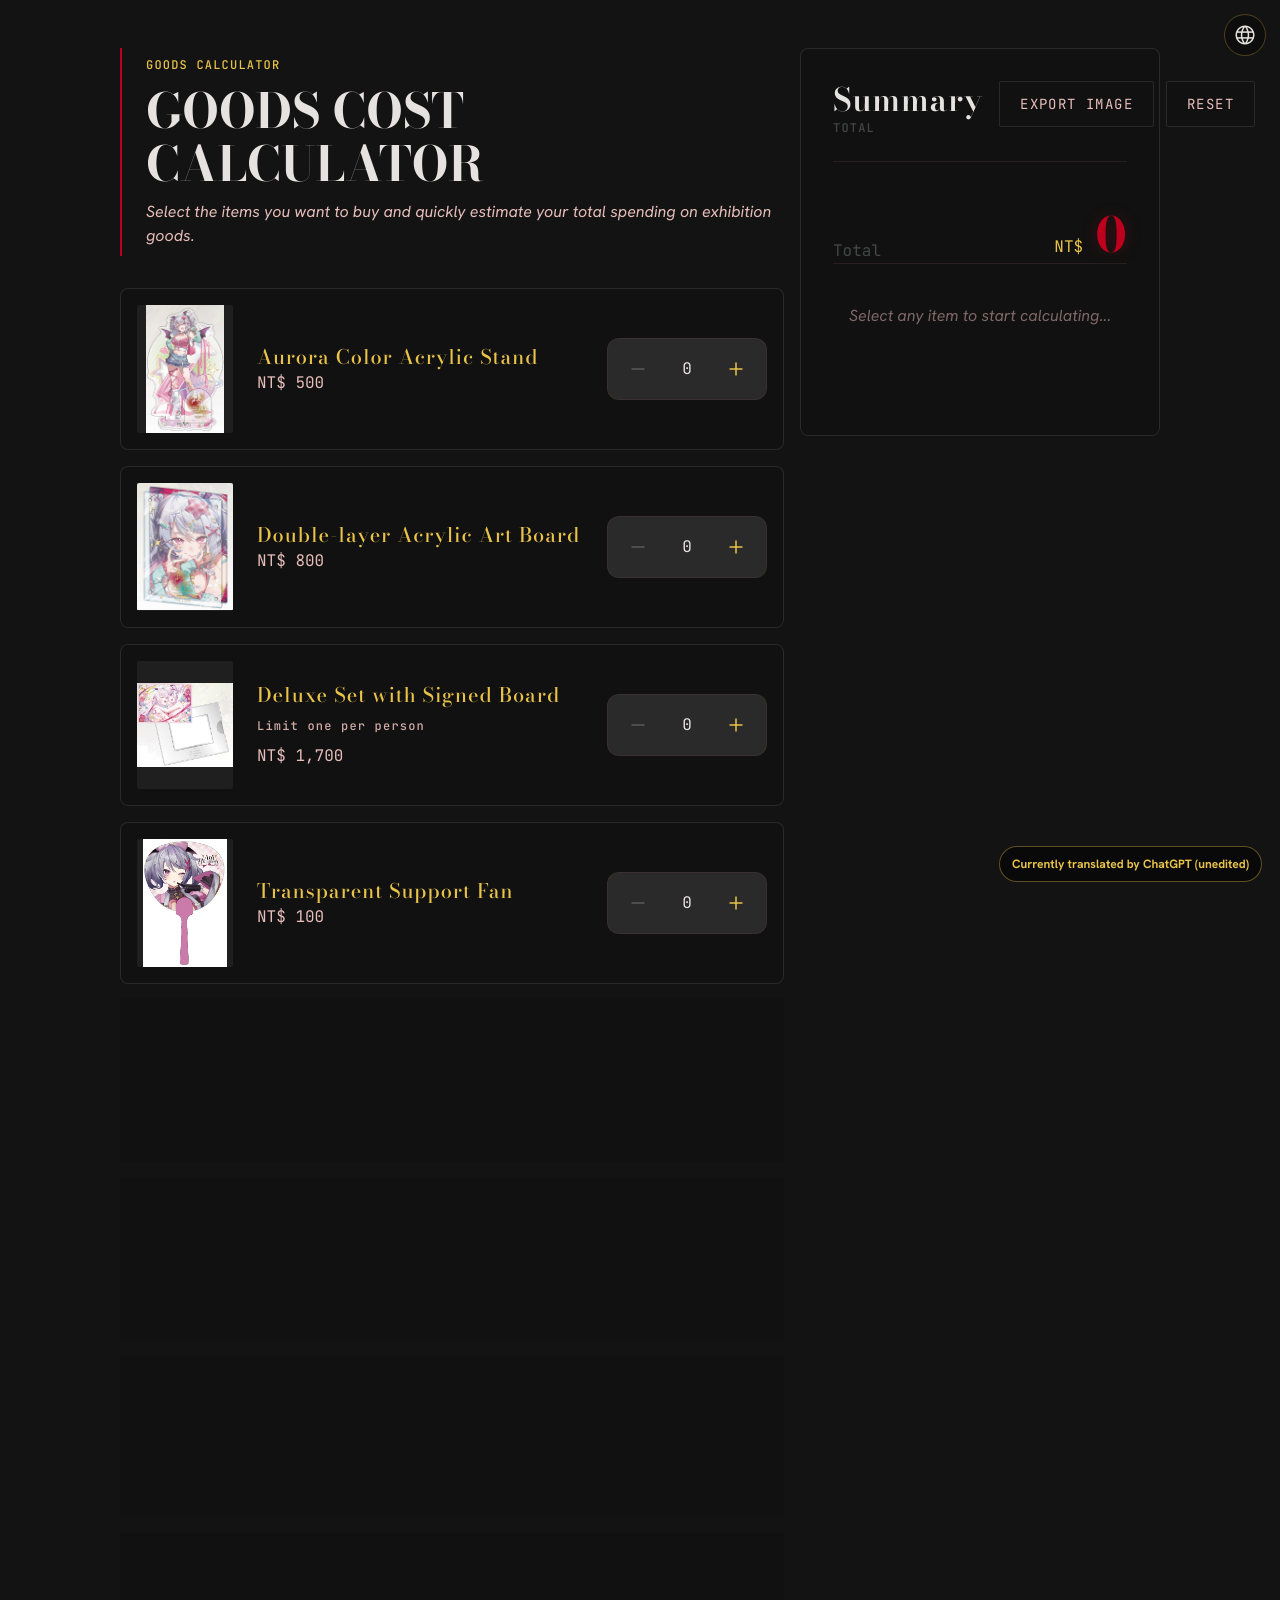
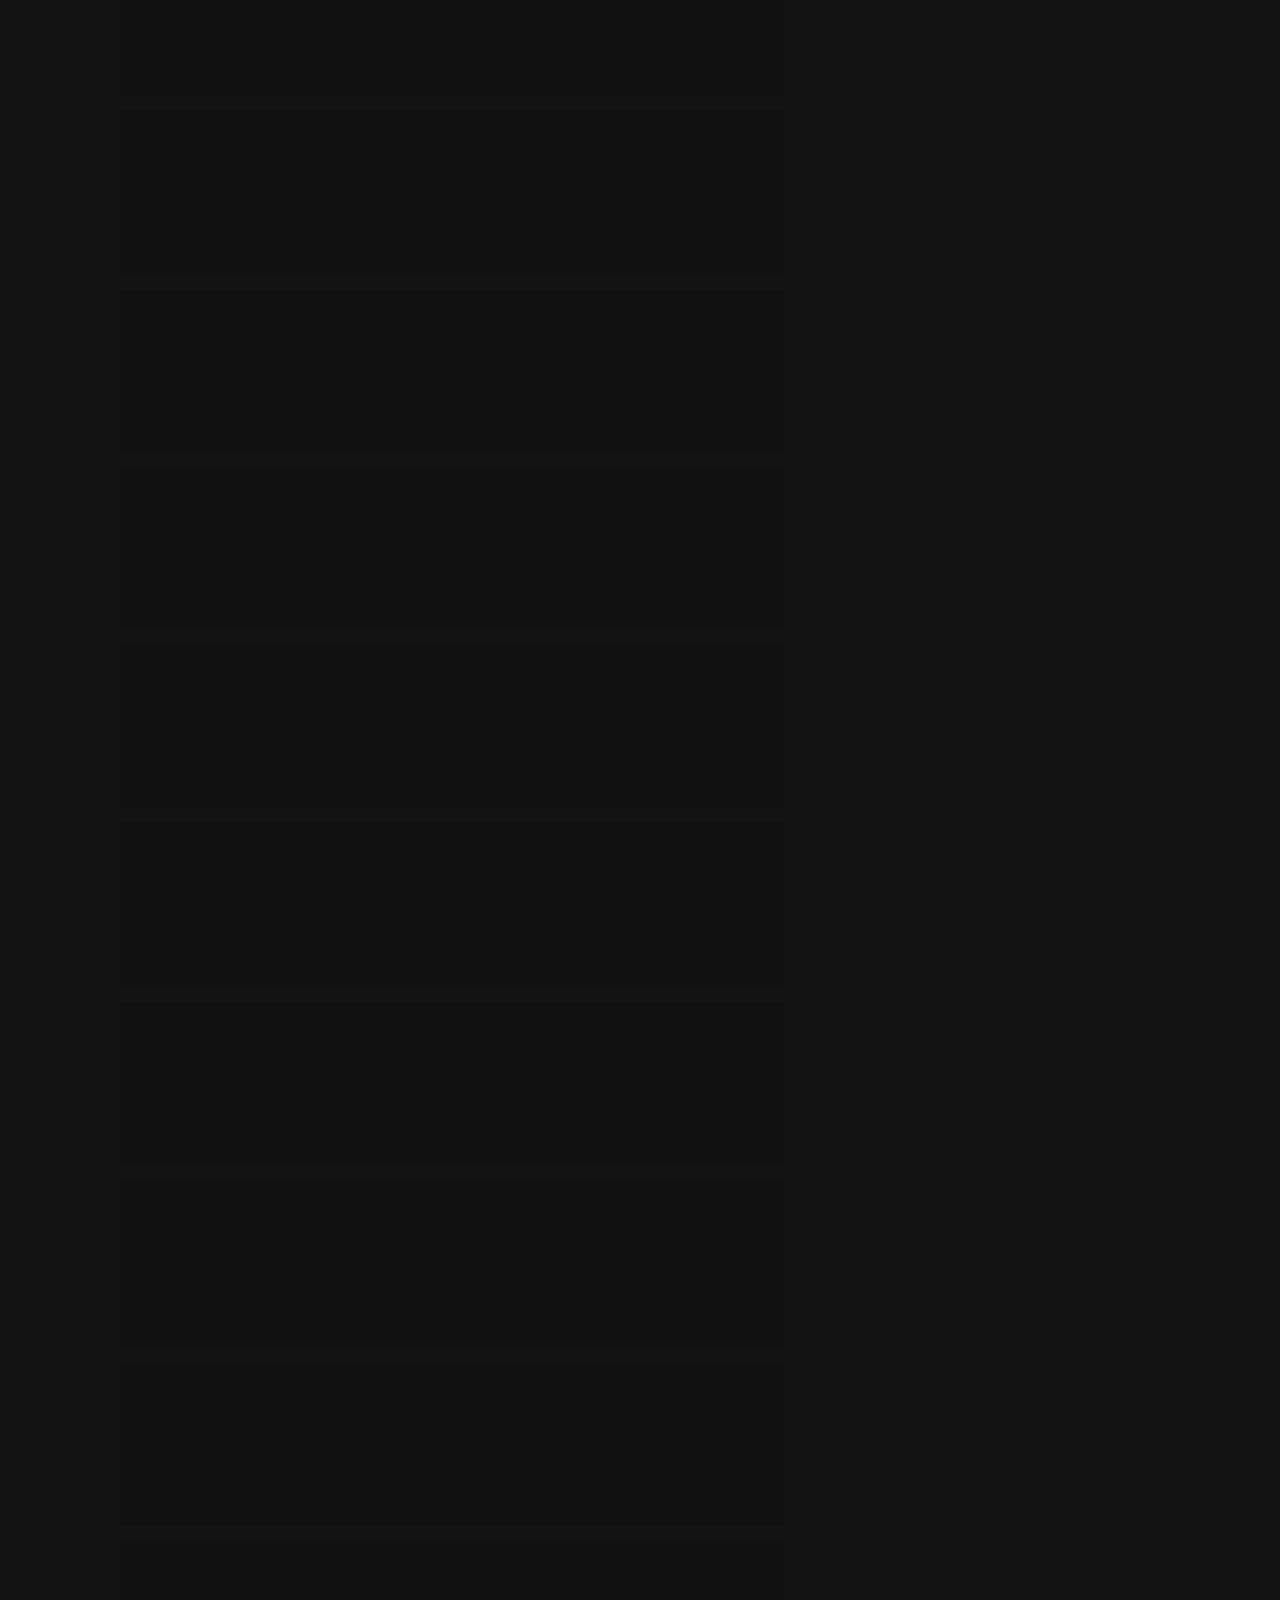
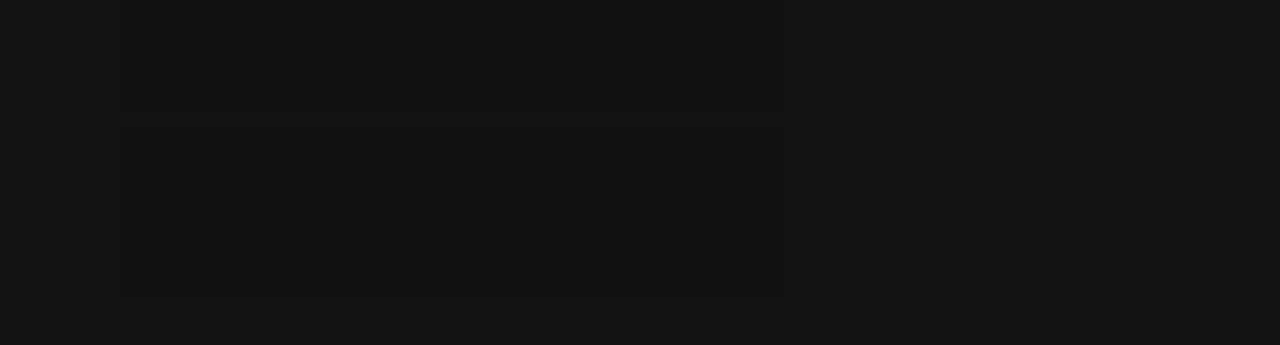
==== commit 61771b19: "fix: default language when first load" ====
--- a/goods-calculator.html
+++ b/goods-calculator.html
@@ -133,7 +133,7 @@
       </div>
     </section>
 
-    <script src="js/i18n.js?v=20260530-12"></script>
+    <script src="js/i18n.js?v=20260530-15"></script>
     <script src="js/goods-calculator.js?v=20260530-02"></script>
   </body>
 </html>
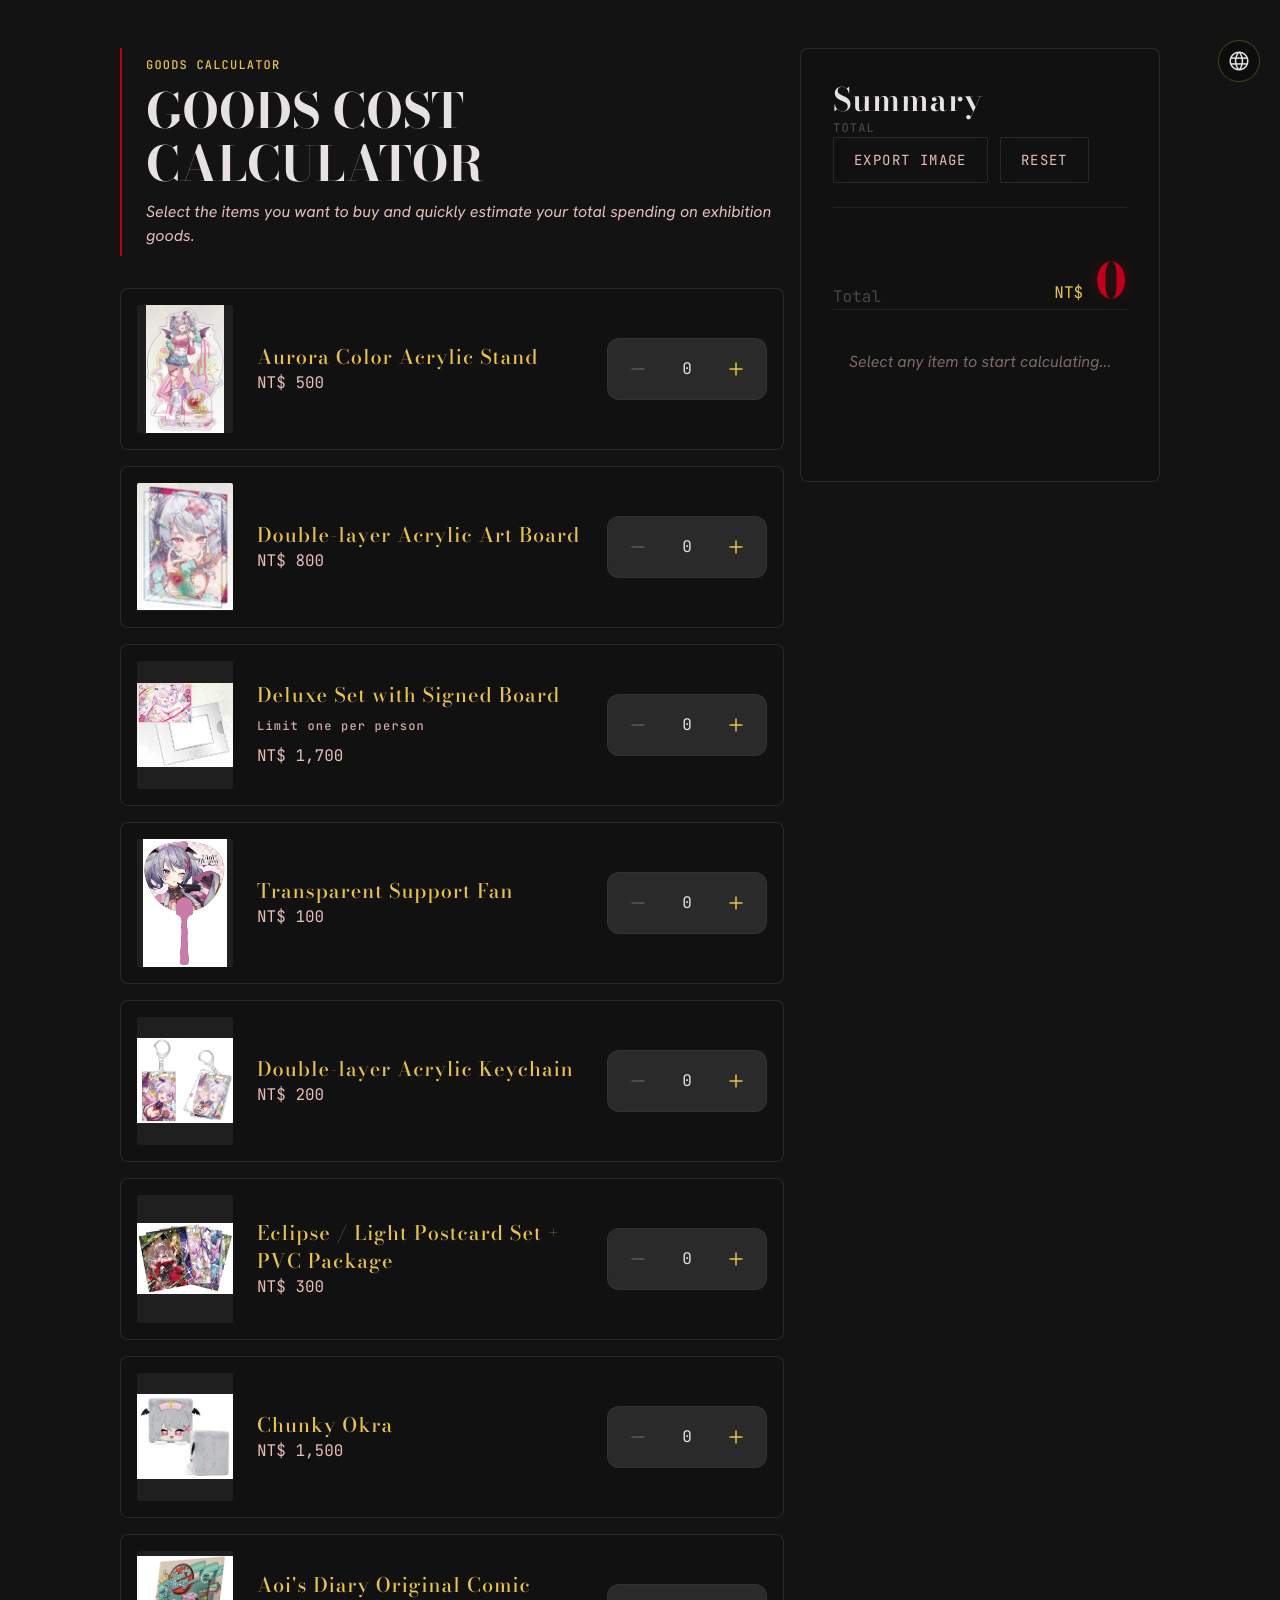
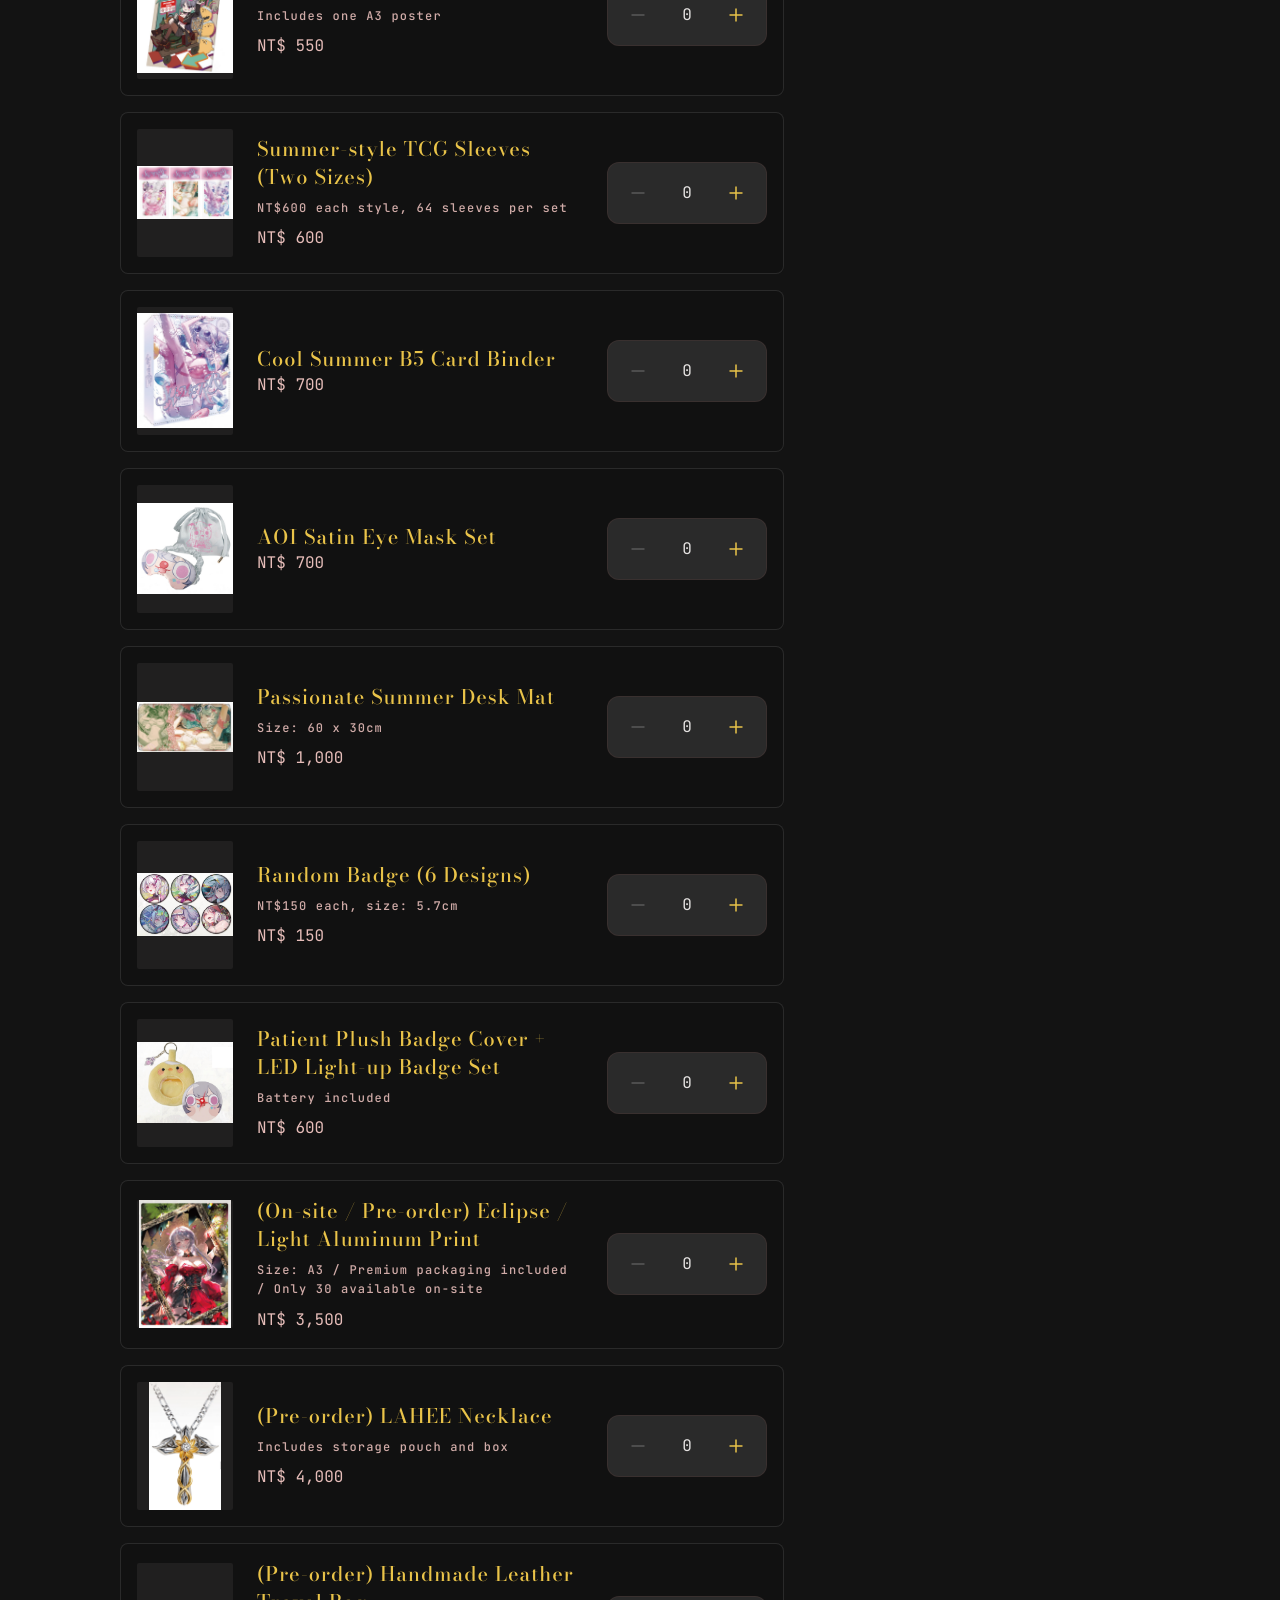
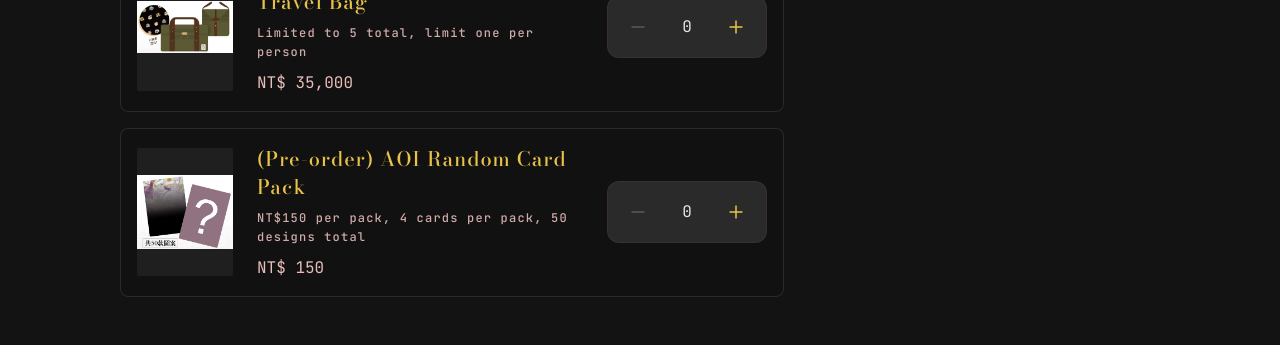
==== commit 3baf41f4: "fix: multi-lang view" ====
--- a/goods-calculator.html
+++ b/goods-calculator.html
@@ -44,7 +44,7 @@
           class="glass-panel p-8 sticky top-8 rounded-xl border-outline-variant/50"
         >
           <div
-            class="border-b border-outline-variant/30 pb-6 mb-6 flex items-start justify-between gap-4"
+            class="border-b border-outline-variant/30 pb-6 mb-6 flex flex-col gap-5"
           >
             <div>
               <h2
@@ -58,7 +58,7 @@
                 估算
               </p>
             </div>
-            <div class="flex items-center gap-3 shrink-0">
+            <div class="flex flex-wrap items-center gap-3">
               <button
                 class="calculator-export py-3 px-5 glass-panel text-on-surface-variant hover:text-secondary hover:border-secondary transition-all font-label-sm uppercase tracking-widest text-sm rounded"
                 type="button"
--- a/css/site.css
+++ b/css/site.css
@@ -420,7 +420,13 @@
 #image-modal-text {
     max-width: 860px;
     line-height: 1.75;
-    white-space: nowrap;
+    white-space: normal;
+}
+
+#image-modal-text a {
+    color: var(--color-secondary);
+    text-decoration: underline;
+    text-underline-offset: 0.2em;
 }
 
 .event-date-line,
@@ -449,6 +455,31 @@
 
 .goods-card {
     border-radius: 0.5rem;
+}
+
+.goods-top-grid {
+    display: grid;
+    grid-template-columns: repeat(3, minmax(0, 1fr));
+    gap: 0.5rem;
+}
+
+.goods-top-card {
+    aspect-ratio: 2 / 3;
+    display: flex;
+    align-items: center;
+    justify-content: center;
+}
+
+@media (min-width: 640px) {
+    .goods-top-grid {
+        gap: 0.75rem;
+    }
+}
+
+@media (min-width: 768px) {
+    .goods-top-grid {
+        gap: 1.5rem;
+    }
 }
 
 .event-hashtag-block {
@@ -880,6 +911,7 @@
     
     .header-nav {
         flex: 0 0 auto;
+        transform: translateY(-2px);
     }
     
     .header-right {
@@ -971,21 +1003,6 @@
     background: var(--color-primary-container);
 }
 
-.translation-notice {
-    position: fixed;
-    right: 18px;
-    bottom: 18px;
-    z-index: 90;
-    padding: 8px 12px;
-    border: 1px solid rgba(233, 195, 73, 0.38);
-    border-radius: 999px;
-    background: rgba(8, 8, 8, 0.82);
-    color: var(--color-secondary);
-    font-size: 12px;
-    font-weight: 700;
-    letter-spacing: 0;
-    backdrop-filter: blur(12px);
-}
 
 #mobile-menu .language-menu {
     margin-top: 12px;
@@ -993,28 +1010,18 @@
 
 .language-switcher-standalone {
     position: fixed;
-    top: 14px;
-    right: 14px;
+    top: 32px;
+    right: 20px;
     z-index: 60;
 }
 
+@media (min-width: 768px) {
+    .language-switcher-standalone {
+        top: 40px;
+        right: 20px;
+    }
+}
+
 @media (max-width: 767px) {
-    header .language-menu {
-        display: none;
-    }
-
-    #mobile-menu .language-menu-list {
-        left: 50%;
-        right: auto;
-        transform: translate(-50%, -4px);
-    }
-
-    #mobile-menu .language-menu.is-open .language-menu-list {
-        transform: translate(-50%, 0);
-    }
-
-    .translation-notice {
-        right: 12px;
-        bottom: 92px;
-    }
-}
+
+}
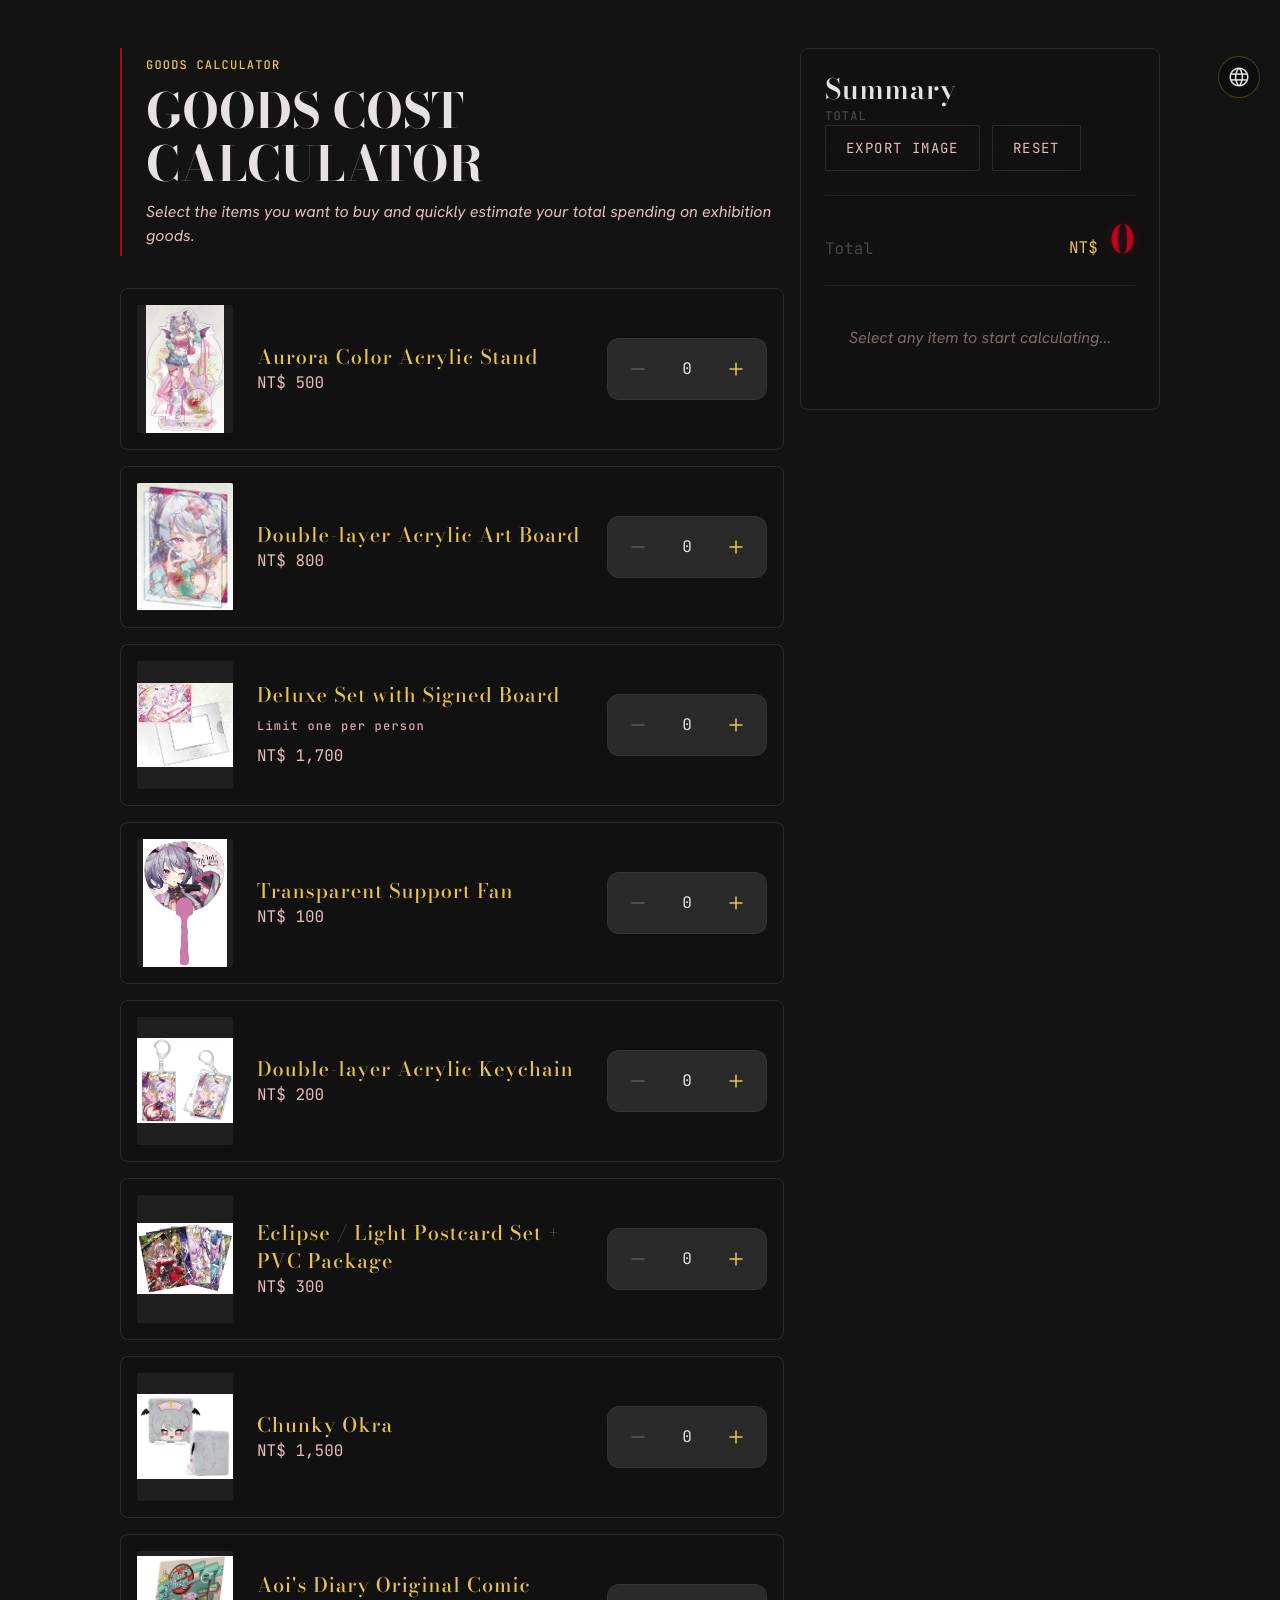
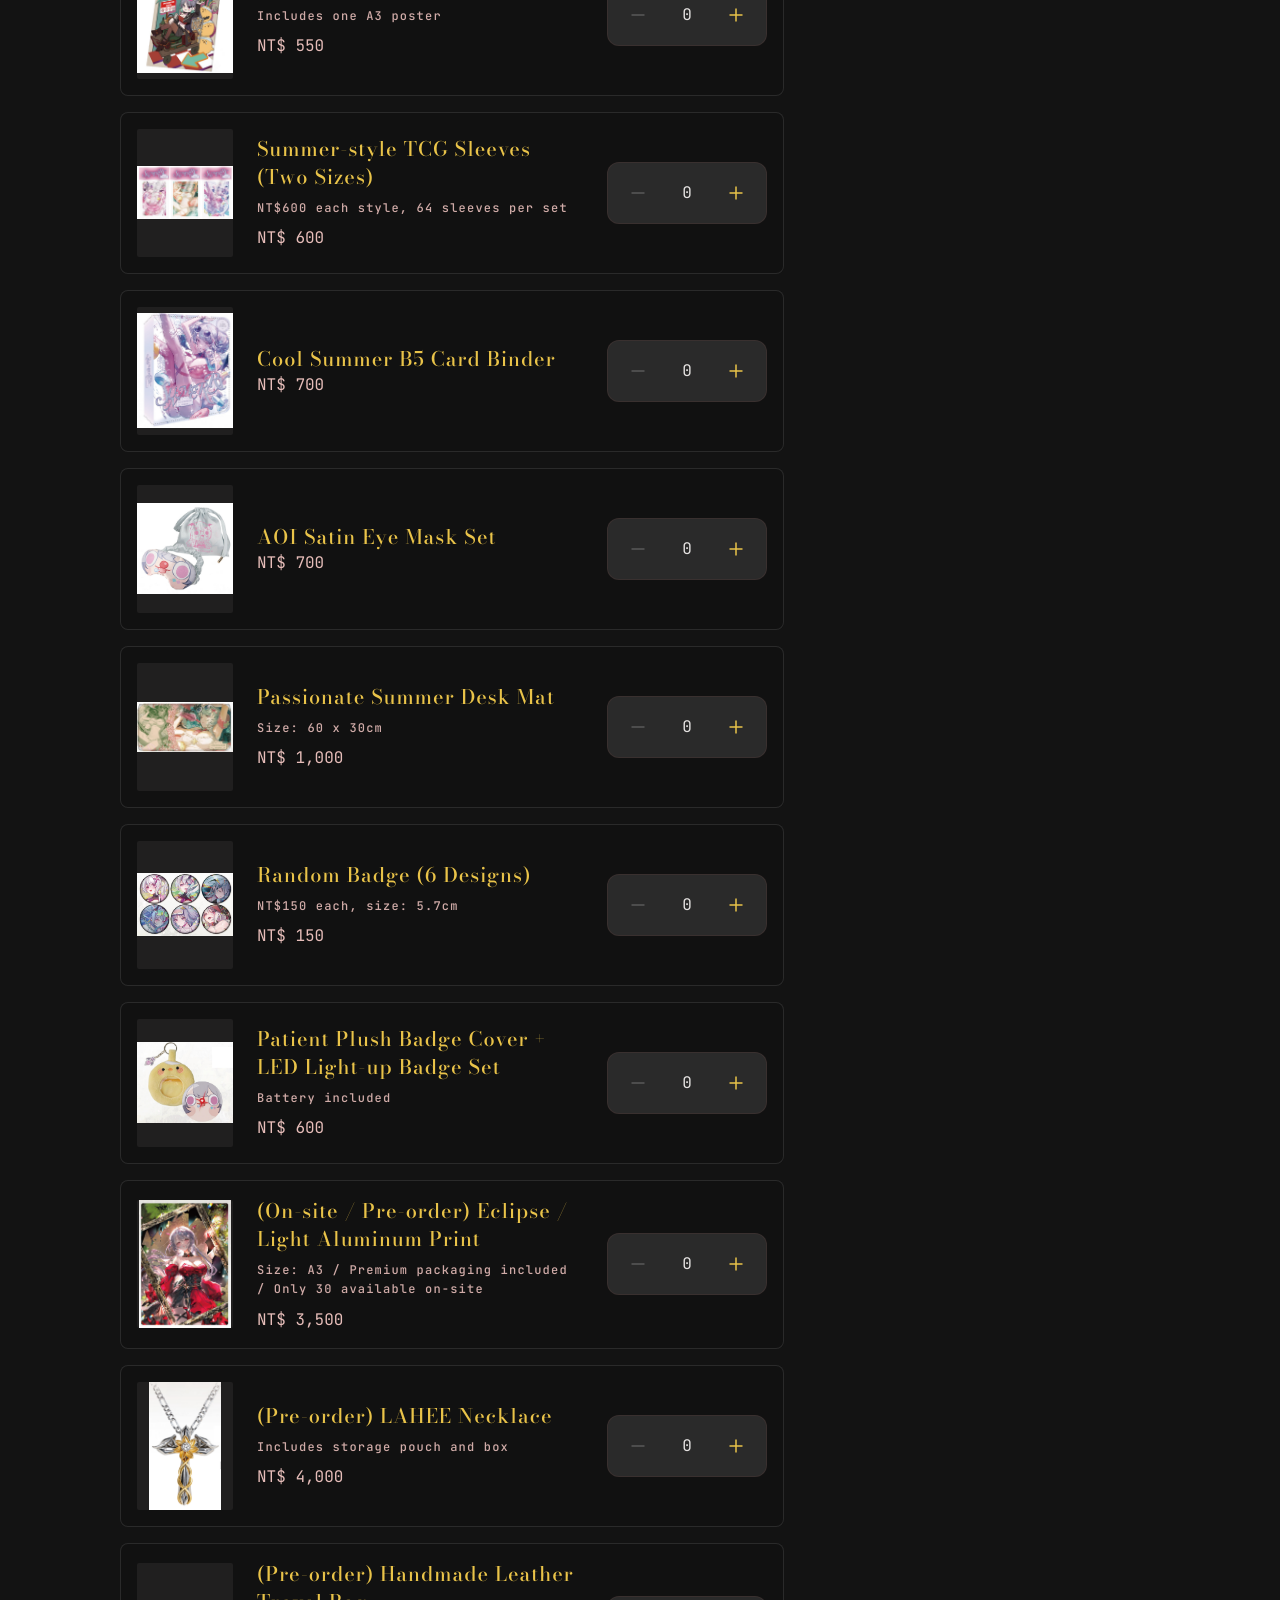
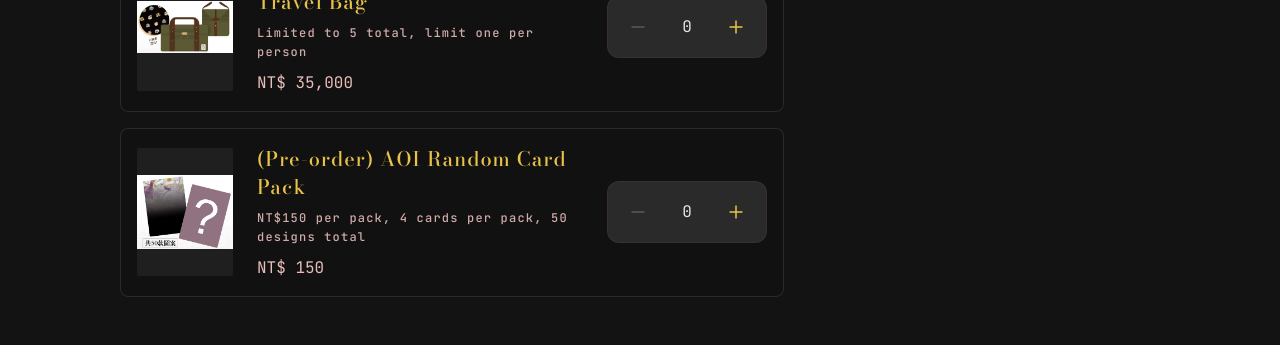
==== commit e859d94b: "fix: view bugs" ====
--- a/goods-calculator.html
+++ b/goods-calculator.html
@@ -39,12 +39,13 @@
         <div class="space-y-4" id="goods-list"></div>
       </section>
 
-      <aside class="hidden lg:block">
+      <aside class="hidden lg:block lg:w-1/3 xl:w-[400px]">
         <div
-          class="glass-panel p-8 sticky top-8 rounded-xl border-outline-variant/50"
+          class="glass-panel p-6 lg:p-8 sticky top-8 rounded-xl border-outline-variant/50 flex flex-col"
+          style="max-height: calc(100vh - 4rem);"
         >
           <div
-            class="border-b border-outline-variant/30 pb-6 mb-6 flex flex-col gap-5"
+            class="border-b border-outline-variant/30 pb-6 mb-6 flex flex-col gap-5 flex-shrink-0"
           >
             <div>
               <h2
@@ -73,7 +74,7 @@
               </button>
             </div>
           </div>
-          <div class="pt-6">
+          <div class="pb-6 flex-shrink-0">
             <div class="flex justify-between items-end">
               <span class="font-label-sm text-on-tertiary-fixed-variant"
                 >總金額</span
@@ -88,8 +89,7 @@
             </div>
           </div>
           <div
-            class="pt-6 space-y-4 mb-10 min-h-[100px] border-t border-outline-variant/30"
-            id="breakdown"
+            class="pt-6 space-y-4 min-h-[100px] border-t border-outline-variant/30 overflow-y-auto flex-1 pr-2 breakdown-container"
           >
             <p
               class="text-on-surface-variant font-body-md text-center py-4 opacity-50 italic"
@@ -102,12 +102,16 @@
     </main>
 
     <section
-      class="lg:hidden fixed bottom-0 left-0 w-full z-50 glass-panel border-t border-outline-variant/20 px-margin-mobile py-4 flex flex-col gap-4"
+      class="lg:hidden fixed bottom-0 left-0 w-full z-50 glass-panel border-t border-outline-variant/20 px-margin-mobile py-4 flex flex-col gap-4 shadow-[0_-10px_40px_rgba(0,0,0,0.5)] rounded-t-2xl"
     >
-      <div class="flex justify-between items-baseline">
+      <button class="flex items-center justify-center w-full pb-1 -mt-2 opacity-50 hover:opacity-100 transition-opacity" type="button" id="mobile-breakdown-toggle">
+         <span class="w-12 h-1.5 bg-outline-variant rounded-full"></span>
+      </button>
+
+      <div class="flex justify-between items-end cursor-pointer" id="mobile-breakdown-toggle-text">
         <span
-          class="font-label-sm text-label-sm text-on-surface-variant uppercase tracking-widest"
-          >總金額</span
+          class="font-label-sm text-label-sm text-on-surface-variant uppercase tracking-widest flex items-center gap-1"
+          >總金額 <span class="material-symbols-outlined text-[16px]">expand_less</span></span
         >
         <div class="flex items-baseline gap-2">
           <span class="font-body-md text-body-md text-secondary">NT$</span>
@@ -117,6 +121,13 @@
           >
         </div>
       </div>
+
+      <div id="mobile-breakdown-wrapper" class="hidden flex-col max-h-[50vh] overflow-y-auto border-y border-outline-variant/30 py-4">
+         <div class="breakdown-container space-y-4 pr-1">
+            <p class="text-on-surface-variant font-body-md text-center py-4 opacity-50 italic">選擇任一商品開始計算...</p>
+         </div>
+      </div>
+
       <div class="grid grid-cols-2 gap-3 h-14">
         <button
           class="calculator-reset font-label-sm text-label-sm uppercase tracking-widest border border-outline-variant text-on-surface-variant rounded-full active:bg-surface-variant transition-colors"
--- a/css/theme.css
+++ b/css/theme.css
@@ -61,7 +61,10 @@
 .bg-primary { background-color: var(--color-primary); }
 .bg-primary-container { background-color: var(--color-primary-container); }
 .bg-primary-container\/10 { background-color: rgb(190 0 28 / 0.1); }
+.bg-primary-container\/80 { background-color: rgb(190 0 28 / 0.8); }
+.bg-primary-container\/85 { background-color: rgb(190 0 28 / 0.85); }
 .bg-primary-container\/90 { background-color: rgb(190 0 28 / 0.9); }
+.hover\:bg-primary-container:hover { background-color: var(--color-primary-container); }
 .bg-secondary { background-color: var(--color-secondary); }
 .bg-secondary\/50 { background-color: rgb(233 195 73 / 0.5); }
 
--- a/css/site.css
+++ b/css/site.css
@@ -1,8 +1,11 @@
+html {
+    scroll-behavior: smooth;
+}
+
 body {
     background-color: #050505;
     color: #e5e2e1;
     font-family: "Hanken Grotesk", "Noto Sans TC", sans-serif;
-    scroll-behavior: smooth;
     -webkit-font-smoothing: antialiased;
     text-rendering: geometricPrecision;
 }
@@ -114,6 +117,14 @@
 
 .stepper-btn:active:not(:disabled) {
     transform: scale(0.9);
+}
+
+.btn-hover-pop {
+    transition: transform 0.3s cubic-bezier(0.175, 0.885, 0.32, 1.275), filter 0.3s ease, background-color 0.3s ease;
+}
+.btn-hover-pop:hover {
+    transform: translateY(-3px) scale(1.03);
+    filter: brightness(1.15);
 }
 
 .total-amount {
@@ -245,6 +256,13 @@
     background: rgba(233, 195, 73, 0.08);
 }
 
+@media (min-width: 768px) {
+    .faq-category-tab {
+        font-size: 15px;
+        padding: 12px 22px;
+    }
+}
+
 .faq-results {
     display: grid;
     gap: 12px;
@@ -415,6 +433,14 @@
     max-height: none;
     user-select: none;
     -webkit-user-drag: none;
+}
+
+#image-modal-title {
+    text-align: center;
+    font-size: clamp(16px, 5vw, 24px);
+    line-height: 1.4;
+    text-wrap: balance;
+    width: 100%;
 }
 
 #image-modal-text {
@@ -1003,25 +1029,305 @@
     background: var(--color-primary-container);
 }
 
+    }
+
+    .image-modal-media {
+        height: 58vh;
+    }
+
+    .image-modal-zoom-controls {
+        top: 10px;
+        left: 10px;
+        gap: 6px;
+    }
+
+    .image-modal-zoom-button {
+        width: 36px;
+        height: 36px;
+    }
+
+    #image-modal-text {
+        max-width: 100%;
+        font-size: clamp(10px, 2.85vw, 16px);
+        line-height: 1.8;
+    }
+
+    .event-time-value {
+        font-size: clamp(15px, 4.65vw, 22px);
+        line-height: 1.35;
+    }
+
+    .footer-disclaimer {
+        width: 100%;
+        margin-bottom: 36px;
+        align-items: flex-start;
+        text-align: left;
+    }
+
+    section {
+        scroll-margin-top: 64px;
+    }
+
+    .text-display-lg {
+        font-size: 38px;
+    }
+
+    .text-headline-lg {
+        font-size: 28px;
+    }
+}
+
+
+/* Hero details symmetrical row centering */
+.hero-details-row {
+    display: grid;
+    grid-template-columns: 1fr;
+    gap: 1.5rem;
+    justify-items: center;
+    width: 100%;
+}
+
+.hero-details-col {
+    display: flex;
+    flex-direction: column;
+    align-items: center;
+    text-align: center;
+    width: 100%;
+}
+
+.hero-details-divider {
+    display: none;
+    width: 1px;
+    height: 2rem;
+    background-color: var(--color-secondary);
+    opacity: 0.5;
+    align-self: center;
+}
+
+@media (min-width: 768px) {
+    .hero-details-row {
+        grid-template-columns: 1fr auto 1fr;
+        justify-items: stretch;
+    }
+    
+    .hero-details-col.left-col {
+        align-items: flex-end;
+        text-align: right;
+    }
+    
+    .hero-details-col.right-col {
+        align-items: flex-start;
+        text-align: left;
+    }
+    
+    .hero-details-divider {
+        display: block;
+    }
+    
+    .header-left {
+        flex: 1 1 0%;
+        display: flex;
+        justify-content: flex-start;
+    }
+    
+    .header-nav {
+        flex: 0 0 auto;
+        transform: translateY(-2px);
+    }
+    
+    .header-right {
+        flex: 1 1 0%;
+        display: flex;
+        justify-content: flex-end;
+    }
+}
+
+/* Absolute centering helper */
+.absolute-center {
+    position: absolute !important;
+    left: 50% !important;
+    transform: translateX(-50%) !important;
+}
+
+.language-menu {
+    position: relative;
+    display: inline-flex;
+    align-items: center;
+}
+
+.language-menu-trigger {
+    display: inline-flex;
+    align-items: center;
+    justify-content: center;
+    width: 42px;
+    height: 42px;
+    border: 1px solid rgba(233, 195, 73, 0.28);
+    border-radius: 999px;
+    color: var(--color-on-surface);
+    background: rgba(12, 12, 12, 0.64);
+    transition: color 160ms ease, border-color 160ms ease, background-color 160ms ease;
+}
+
+.language-menu-trigger:hover,
+.language-menu.is-open .language-menu-trigger {
+    color: var(--color-secondary);
+    border-color: rgba(233, 195, 73, 0.68);
+    background: rgba(233, 195, 73, 0.1);
+}
+
+.language-menu-list {
+    position: absolute;
+    top: calc(100% + 10px);
+    right: 0;
+    z-index: 140;
+    min-width: 140px;
+    padding: 6px;
+    border: 1px solid rgba(233, 195, 73, 0.32);
+    border-radius: 8px;
+    background: rgba(10, 10, 10, 0.94);
+    box-shadow: 0 18px 48px rgba(0, 0, 0, 0.42);
+    backdrop-filter: blur(16px);
+    opacity: 0;
+    pointer-events: none;
+    transform: translateY(-4px);
+    transition: opacity 160ms ease, transform 160ms ease;
+}
+
+.language-menu-list[hidden] {
+    display: none;
+}
+
+.language-menu.is-open .language-menu-list {
+    opacity: 1;
+    pointer-events: auto;
+    transform: translateY(0);
+}
+
+.language-menu-item {
+    display: flex;
+    align-items: center;
+    width: 100%;
+    min-height: 38px;
+    padding: 0 12px;
+    border-radius: 6px;
+    color: var(--color-on-surface-variant);
+    font-size: 13px;
+    font-weight: 700;
+    letter-spacing: 0;
+    text-align: left;
+    transition: color 160ms ease, background-color 160ms ease;
+}
+
+.language-menu-item:hover,
+.language-menu-item[aria-checked="true"] {
+    color: var(--color-on-primary-container);
+    background: var(--color-primary-container);
+}
+
 
 #mobile-menu .language-menu {
     margin-top: 12px;
 }
 
 .language-switcher-standalone {
-    position: fixed;
-    top: 32px;
+    position: absolute;
+    top: 56px;
     right: 20px;
     z-index: 60;
 }
 
+.modal-title-large {
+    font-size: 24px;
+    font-weight: 700;
+}
+
+.calculator-trigger-btn {
+    width: 100%;
+}
+
 @media (min-width: 768px) {
+    .calculator-wrapper {
+        justify-content: flex-end;
+    }
+    .calculator-trigger-btn {
+        width: auto;
+    }
+    .calculator-trigger-label {
+        font-size: 14px;
+    }
+    .calculator-trigger-title {
+        font-size: 18px;
+    }
+    .calculator-trigger-icon {
+        font-size: 24px;
+    }
+    .modal-title-large {
+        font-size: 28px;
+    }
     .language-switcher-standalone {
-        top: 40px;
+        top: 56px;
         right: 20px;
     }
+    .calculator-trigger-wrapper {
+        gap: 1rem;
+        width: auto;
+    }
+    .calculator-trigger-image {
+        height: 6rem;
+    }
+}
+
+.calculator-trigger-wrapper {
+    display: flex;
+    align-items: flex-end;
+    gap: 0.75rem;
+    justify-content: flex-end;
+    width: 100%;
+}
+
+.calculator-trigger-wrapper.justify-center {
+    justify-content: center;
+}
+
+.calculator-trigger-image {
+    height: 5rem;
+    width: auto;
+    object-fit: contain;
+    flex-shrink: 0;
+    filter: drop-shadow(0 0 8px rgba(233,195,73,0.3));
+    transition: transform 0.2s ease;
+}
+
+.calculator-trigger-image:hover {
+    transform: translateY(-4px);
 }
 
 @media (max-width: 767px) {
-
-}
+    .desktop-only-calc {
+        display: none !important;
+    }
+}
+
+.text-truncate {
+    overflow: hidden;
+    text-overflow: ellipsis;
+    white-space: nowrap;
+}
+
+@media (max-width: 767px) {
+
+}
+
+.section-header-layout {
+    display: flex;
+    flex-direction: column;
+    gap: 1.5rem;
+}
+
+@media (min-width: 768px) {
+    .section-header-layout {
+        flex-direction: row;
+        justify-content: space-between;
+        align-items: center;
+    }
+}
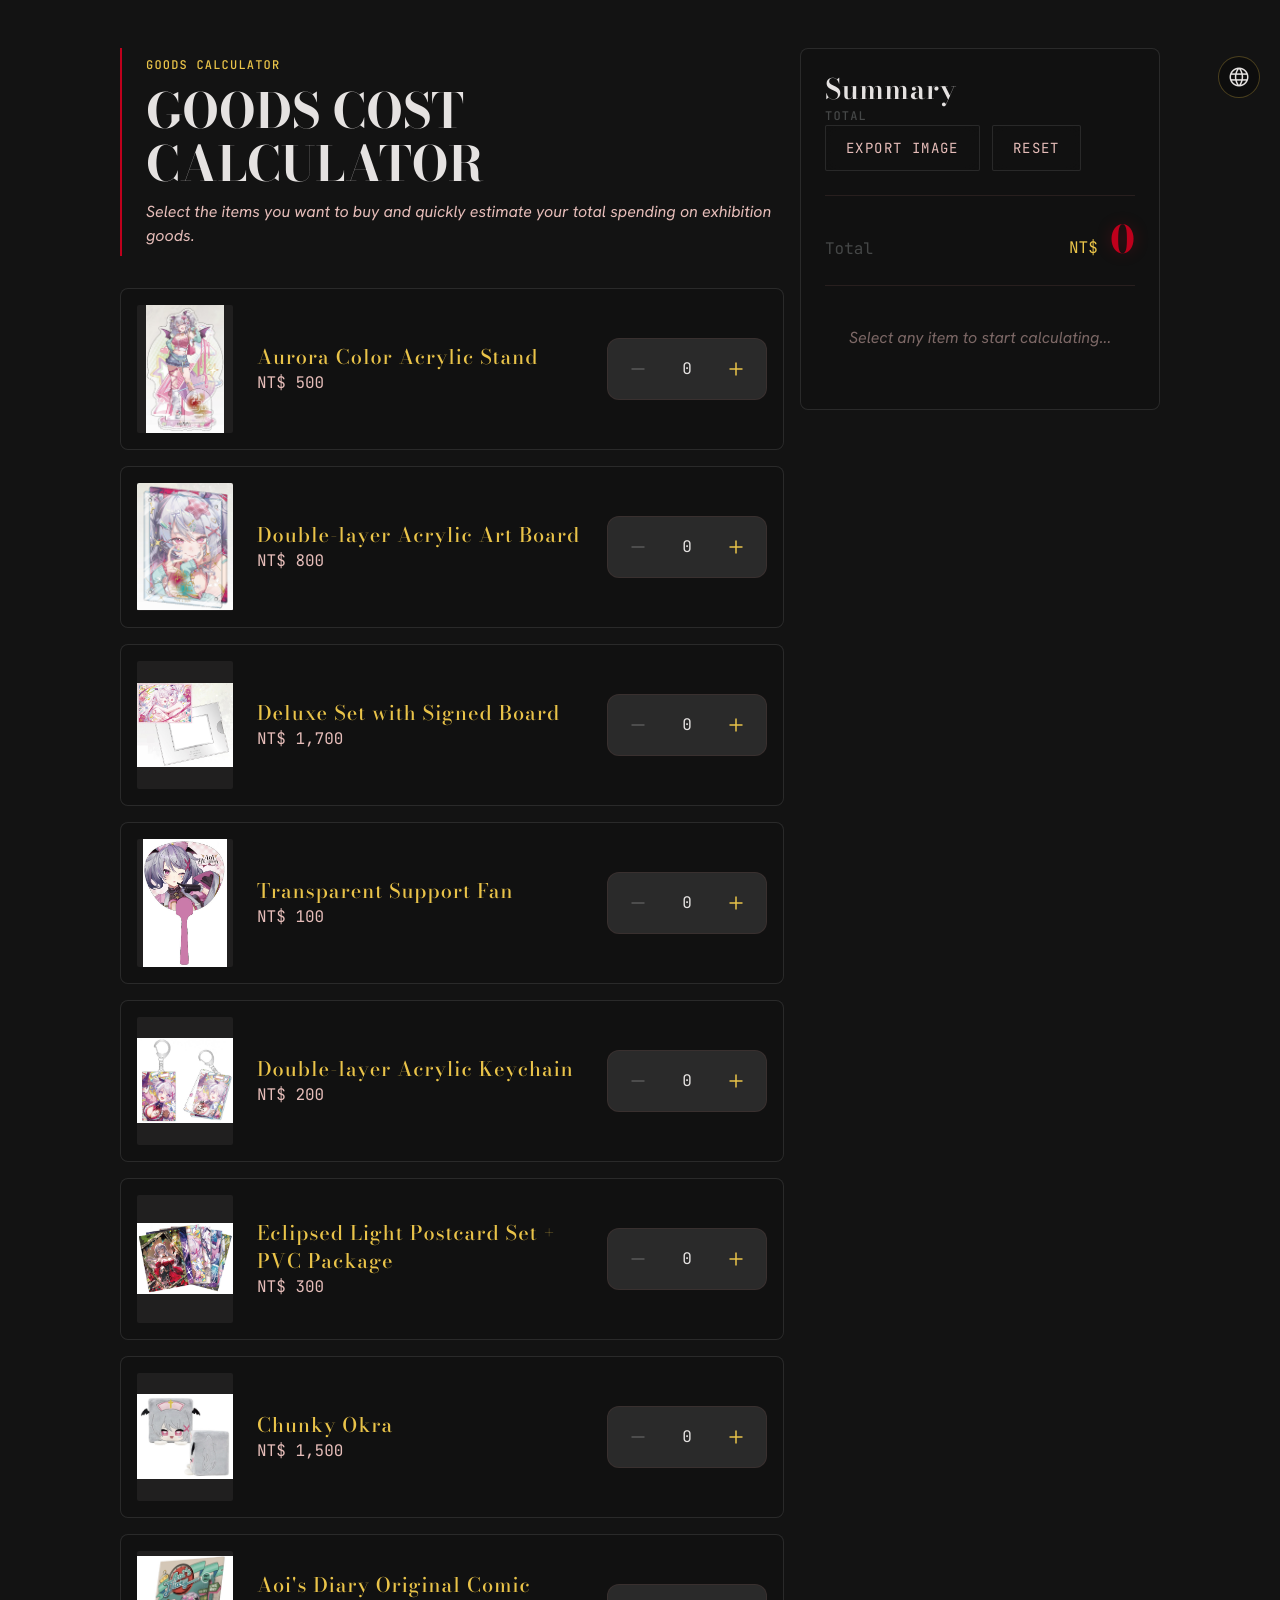
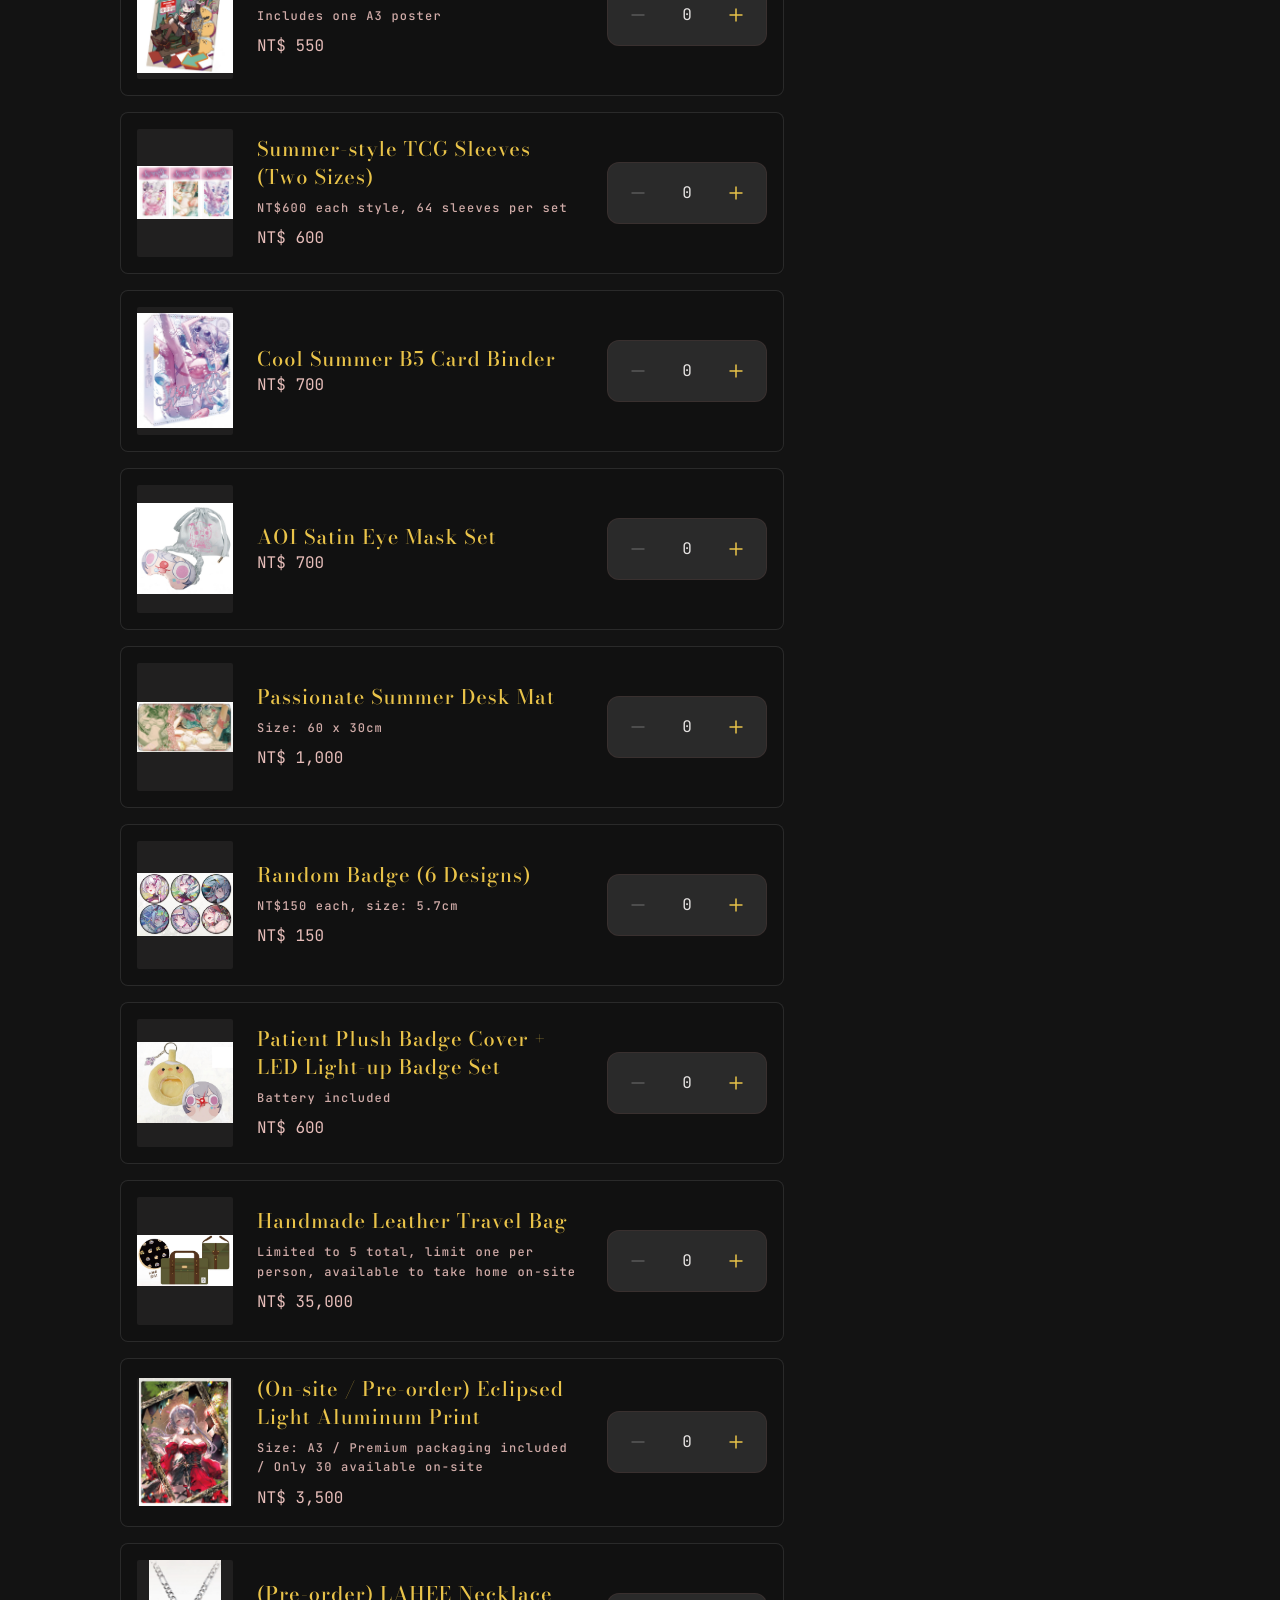
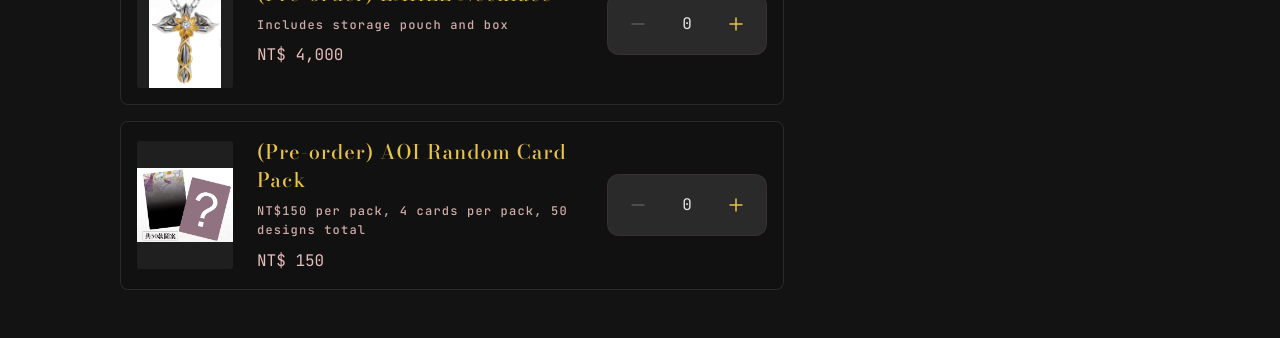
==== commit 35bf035a: "updated: goods description & easter egg" ====
--- a/goods-calculator.html
+++ b/goods-calculator.html
@@ -41,8 +41,7 @@
 
       <aside class="hidden lg:block lg:w-1/3 xl:w-[400px]">
         <div
-          class="glass-panel p-6 lg:p-8 sticky top-8 rounded-xl border-outline-variant/50 flex flex-col"
-          style="max-height: calc(100vh - 4rem);"
+          class="glass-panel p-6 lg:p-8 sticky top-8 rounded-xl border-outline-variant/50 flex flex-col calculator-sidebar-panel"
         >
           <div
             class="border-b border-outline-variant/30 pb-6 mb-6 flex flex-col gap-5 flex-shrink-0"
@@ -144,7 +143,7 @@
       </div>
     </section>
 
-    <script src="js/i18n.js?v=20260530-15"></script>
+    <script src="js/i18n.js?v=20260603-1710"></script>
     <script src="js/goods-calculator.js?v=20260530-02"></script>
   </body>
 </html>
--- a/css/site.css
+++ b/css/site.css
@@ -64,6 +64,7 @@
 
 .pv-modal.is-open,
 .image-modal.is-open,
+.badge-detail-modal.is-open,
 .transport-modal.is-open,
 .transport-modal:target,
 .calculator-modal.is-open {
@@ -382,6 +383,7 @@
 }
 
 .image-modal-image-stage {
+    position: relative;
     display: flex;
     align-items: center;
     justify-content: center;
@@ -435,6 +437,75 @@
     -webkit-user-drag: none;
 }
 
+.badge-hotspot-overlay {
+    position: absolute;
+    z-index: 4;
+    pointer-events: none;
+}
+
+.badge-hotspot {
+    position: absolute;
+    border: 2px solid rgba(233, 195, 73, 0);
+    border-radius: 999px;
+    background: rgba(233, 195, 73, 0);
+    cursor: pointer;
+    pointer-events: auto;
+    transition: border-color 0.2s ease, background-color 0.2s ease, box-shadow 0.2s ease;
+}
+
+.badge-hotspot:hover,
+.badge-hotspot:focus-visible {
+    border-color: rgba(233, 195, 73, 0.85);
+    background: rgba(233, 195, 73, 0.12);
+    box-shadow: 0 0 0 4px rgba(217, 0, 42, 0.16);
+    outline: none;
+}
+
+.badge-detail-panel {
+    position: relative;
+    display: flex;
+    align-items: center;
+    justify-content: center;
+    width: min(96vw, 980px);
+    max-height: calc(100vh - 96px);
+    overflow: auto;
+    border: 1px solid rgba(233, 195, 73, 0.32);
+    border-radius: 0.75rem;
+    background: rgba(8, 8, 8, 0.92);
+    box-shadow: 0 0 44px rgba(217, 0, 42, 0.22);
+}
+
+.badge-detail-modal {
+    position: fixed;
+    inset: 0;
+    z-index: 140;
+    align-items: center;
+    justify-content: center;
+    padding: var(--margin-mobile);
+    background: rgba(0, 0, 0, 0.85);
+    backdrop-filter: blur(12px);
+}
+
+.badge-detail-modal:not(.is-open) {
+    display: none;
+}
+
+.badge-detail-close {
+    position: absolute;
+    top: 1.5rem;
+    right: 1.5rem;
+    z-index: 2;
+}
+
+.badge-detail-image {
+    display: block;
+    width: 100%;
+    height: auto;
+    max-height: calc(100vh - 112px);
+    object-fit: contain;
+    background: #fff;
+}
+
 #image-modal-title {
     text-align: center;
     font-size: clamp(16px, 5vw, 24px);
@@ -483,22 +554,79 @@
     border-radius: 0.5rem;
 }
 
+.goods-section-heading {
+    margin-bottom: 0.5rem;
+}
+
+.goods-section-note {
+    width: fit-content;
+    max-width: min(100%, 980px);
+    margin: 0.45rem 0 0 1.75rem !important;
+    padding: 0.7rem 0.95rem 0.72rem;
+    border-left: 2px solid rgba(248, 211, 82, 0.72);
+    border-left: 2px solid color-mix(in srgb, var(--color-secondary) 72%, transparent);
+    border-radius: 0 0.5rem 0.5rem 0;
+    background: linear-gradient(90deg, rgba(248, 211, 82, 0.12), rgba(255, 255, 255, 0.035));
+    background: linear-gradient(
+        90deg,
+        color-mix(in srgb, var(--color-secondary) 12%, transparent),
+        rgba(255, 255, 255, 0.035)
+    );
+    color: rgba(255, 255, 255, 0.78);
+    font-size: clamp(0.92rem, 0.86rem + 0.25vw, 1.05rem);
+    font-weight: 600;
+    line-height: 1.75;
+}
+
+.goods-section-note a {
+    color: var(--color-secondary);
+    font-weight: 800;
+    text-decoration: underline;
+    text-decoration-color: color-mix(in srgb, var(--color-secondary) 42%, transparent);
+    text-decoration-thickness: 1px;
+    text-underline-offset: 0.24em;
+    transition:
+        color 180ms ease,
+        text-decoration-color 180ms ease;
+}
+
+.goods-section-note a:hover,
+.goods-section-note a:focus-visible {
+    color: var(--color-primary-container);
+    text-decoration-color: currentColor;
+}
+
 .goods-top-grid {
     display: grid;
     grid-template-columns: repeat(3, minmax(0, 1fr));
     gap: 0.5rem;
 }
 
+.goods-feature-grid {
+    grid-template-columns: repeat(2, minmax(0, 1fr));
+}
+
 .goods-top-card {
     aspect-ratio: 2 / 3;
     display: flex;
     align-items: center;
     justify-content: center;
+}
+
+.goods-full-width-card {
+    grid-column: 1 / -1;
 }
 
 @media (min-width: 640px) {
     .goods-top-grid {
         gap: 0.75rem;
+    }
+}
+
+@media (max-width: 639px) {
+    .goods-section-note {
+        margin-left: 0.75rem !important;
+        padding: 0.65rem 0.8rem;
     }
 }
 
@@ -672,12 +800,13 @@
     flex-direction: column;
     justify-content: space-between;
     padding: 0;
+    container-type: inline-size;
 }
 
 .profile-content h3 {
     margin-bottom: 0;
     white-space: nowrap;
-    font-size: clamp(22px, 6vw, 32px);
+    font-size: clamp(12px, 11cqw, 32px);
     line-height: 1.08;
 }
 
@@ -740,7 +869,7 @@
     }
 
     .profile-content h3 {
-        font-size: 32px;
+        font-size: clamp(16px, 11cqw, 32px);
         line-height: 1.2;
     }
 
@@ -911,7 +1040,7 @@
 
 @media (min-width: 768px) {
     .hero-details-row {
-        grid-template-columns: 1fr auto 1fr;
+        grid-template-columns: minmax(0, 1fr) auto minmax(0, 1fr);
         justify-items: stretch;
     }
     
@@ -1106,7 +1235,7 @@
 
 @media (min-width: 768px) {
     .hero-details-row {
-        grid-template-columns: 1fr auto 1fr;
+        grid-template-columns: minmax(0, 1fr) auto minmax(0, 1fr);
         justify-items: stretch;
     }
     
@@ -1322,6 +1451,7 @@
     display: flex;
     flex-direction: column;
     gap: 1.5rem;
+    margin-bottom: 3rem;
 }
 
 @media (min-width: 768px) {
@@ -1329,5 +1459,42 @@
         flex-direction: row;
         justify-content: space-between;
         align-items: center;
-    }
-}
+        margin-bottom: 4rem;
+    }
+}
+
+/* Extracted inline styles */
+.header-nav-offset {
+    position: relative;
+    top: -4px;
+}
+
+.announcement-wrapper {
+    margin-top: 1.5rem;
+}
+
+.announcement-link {
+    display: inline-block;
+    max-width: 100%;
+    box-sizing: border-box;
+    text-align: center;
+    word-break: break-word;
+}
+
+.easter-egg-text {
+    opacity: 0;
+    transition: opacity 0.3s;
+    line-height: 1.2;
+    bottom: calc(100% + 4px);
+    font-size: clamp(8px, 2.2vw, 12px);
+    font-family: sans-serif;
+    color: #9ca3af;
+    max-width: 100%;
+    white-space: normal;
+    word-break: break-word;
+}
+
+.calculator-sidebar-panel {
+    max-height: calc(100vh - 4rem);
+}
+
